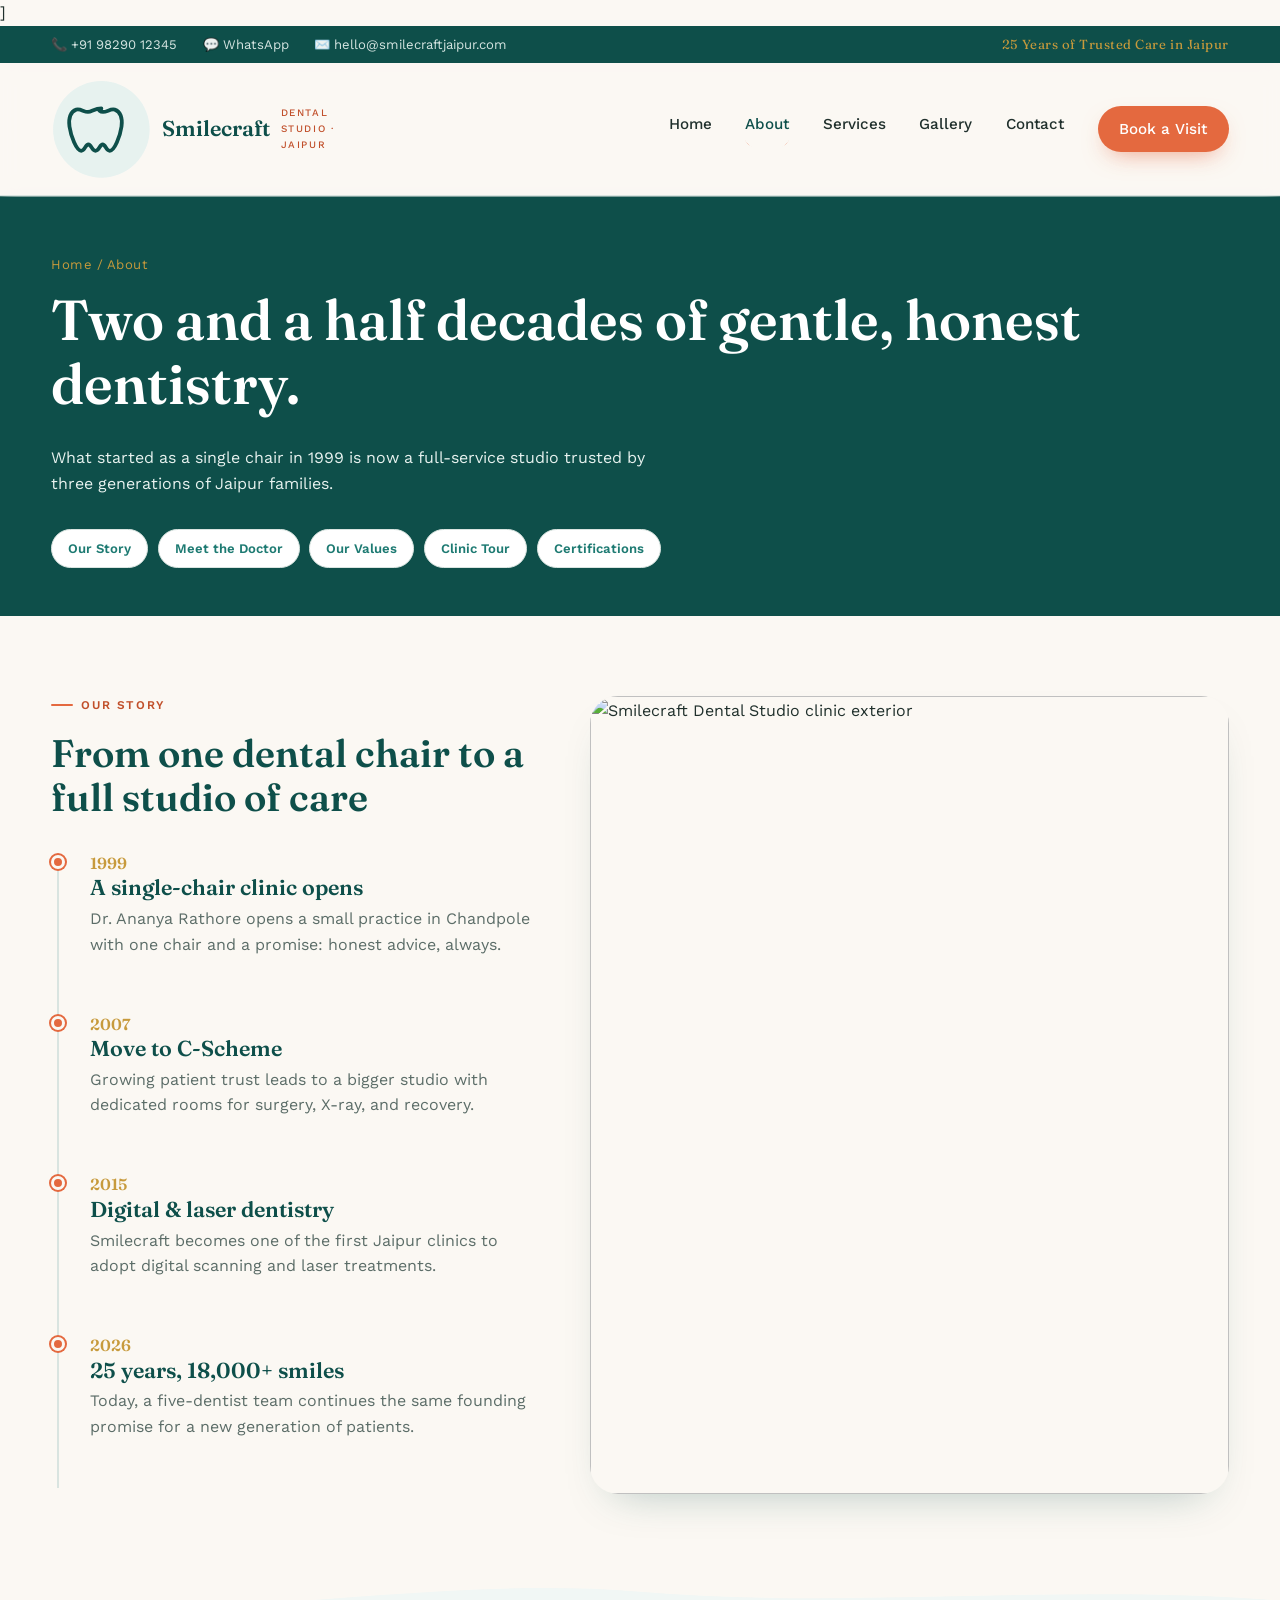
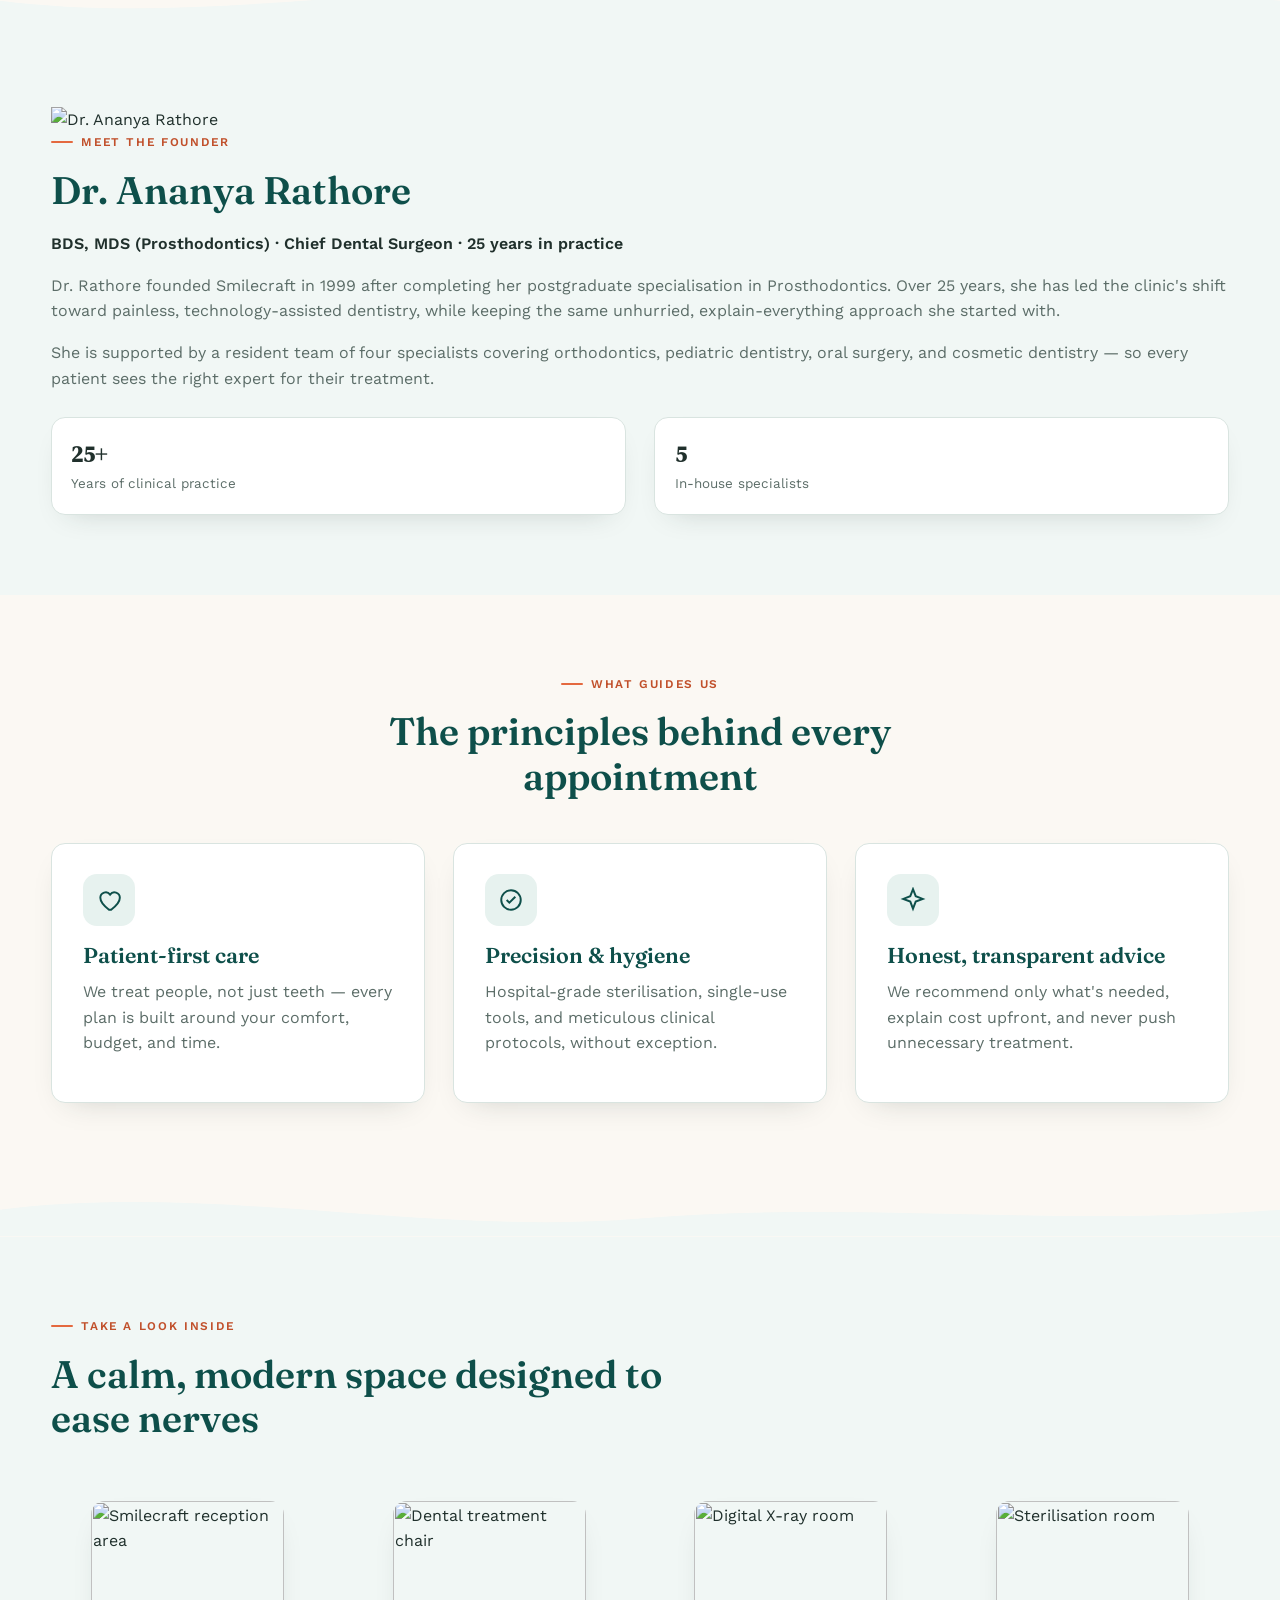
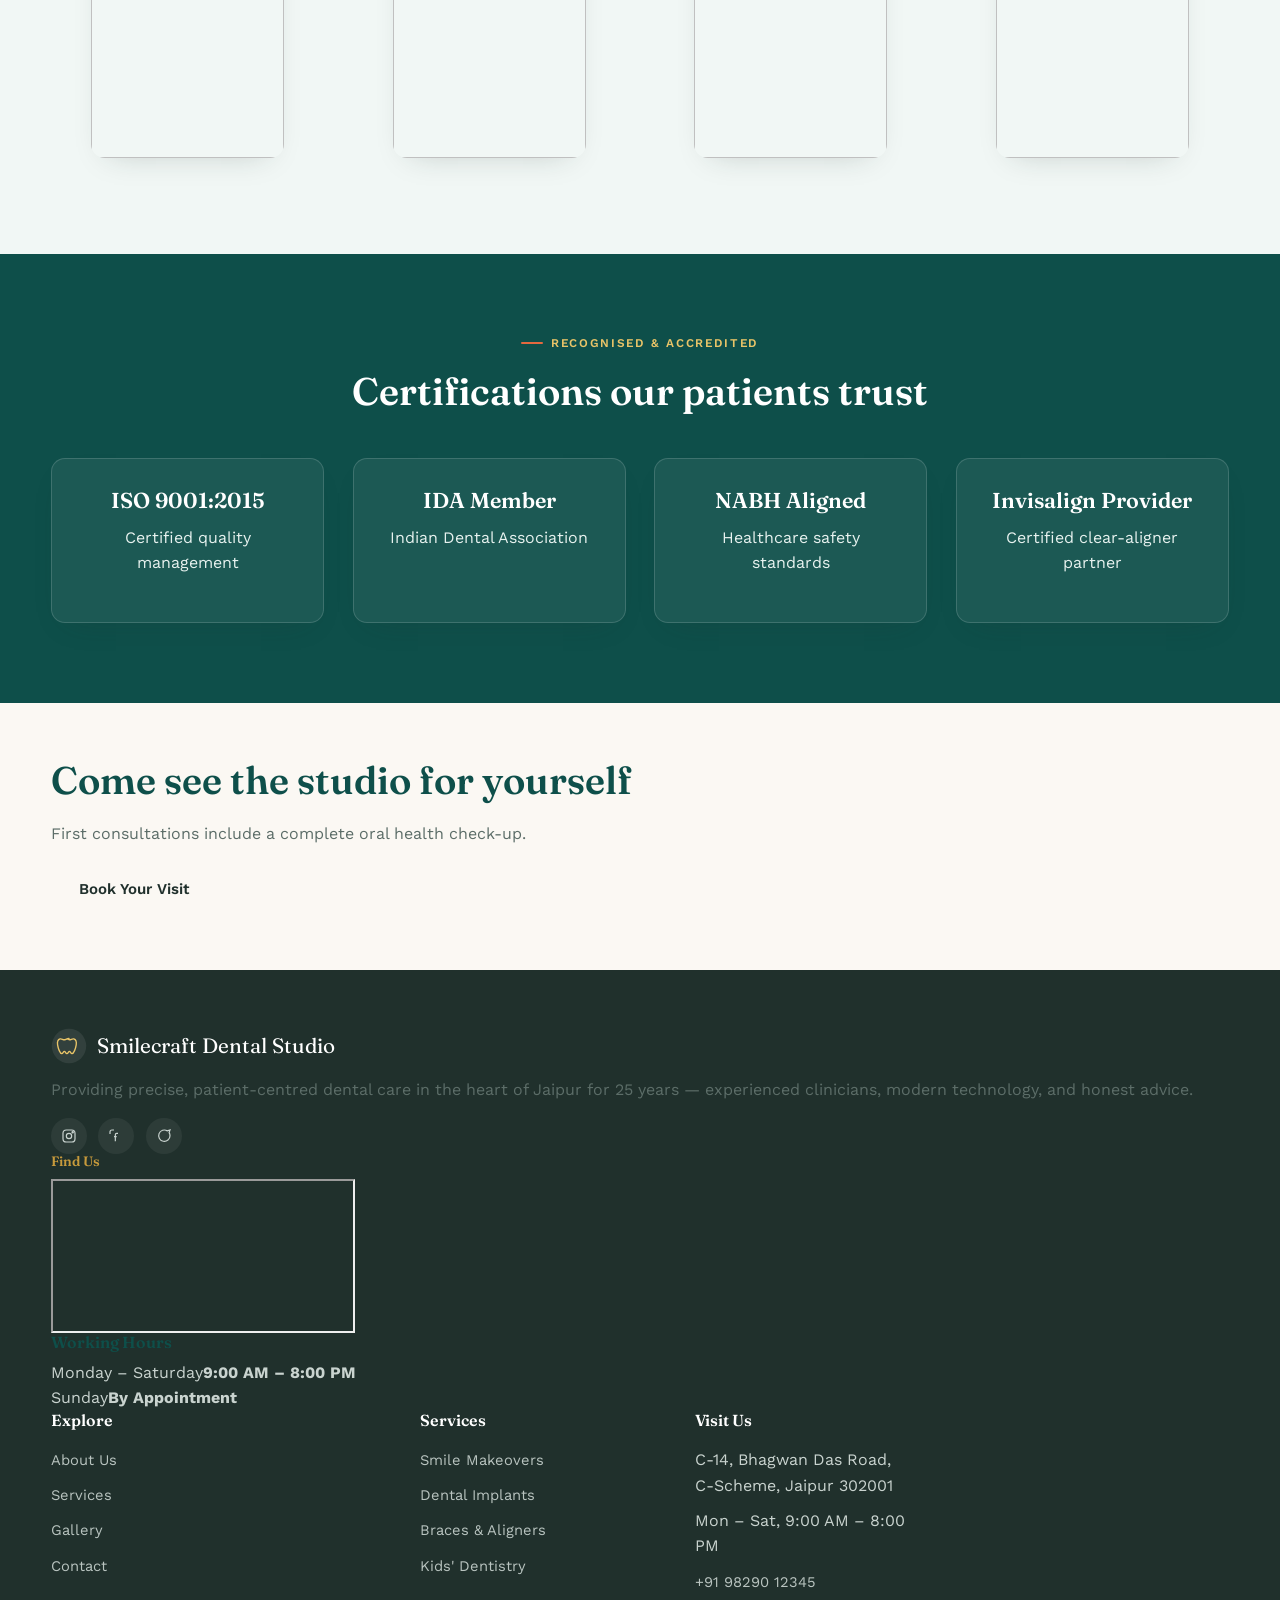
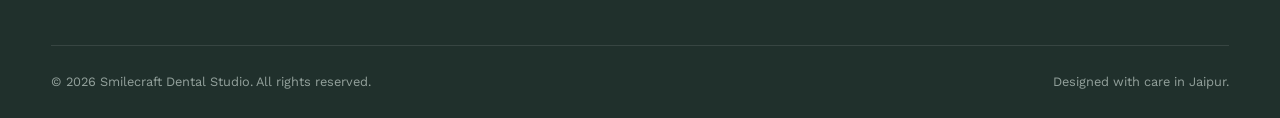
==== about.html @ e573452d "Add files via upload" ====
]<!DOCTYPE html>
<html lang="en">
<head>
  <meta charset="UTF-8" />
  <meta name="viewport" content="width=device-width, initial-scale=1.0" />
  <title>About Us — Smilecraft Dental Studio</title>
  <meta name="description" content="Learn about Smilecraft Dental Studio's 25-year history, our founder Dr. Rathore, and our commitment to patient care." />
  <link rel="preconnect" href="https://fonts.googleapis.com" />
  <link rel="preconnect" href="https://fonts.gstatic.com" crossorigin />
  <link href="https://fonts.googleapis.com/css2?family=DM+Serif+Display:ital@0;1&family=Inter:opsz,wght@14..32,400;14..32,500;14..32,600;14..32,700&display=swap" rel="stylesheet" />
  <link rel="stylesheet" href="style.css" />
</head>
<body>

  <!-- ===== TOPBAR ===== -->
  <div class="topbar">
    <div class="container">
      <div class="topbar-links">
        <a href="tel:+919829012345">📞 +91 98290 12345</a>
        <a href="https://wa.me/919829012345" target="_blank">💬 WhatsApp</a>
        <a href="mailto:hello@smilecraftjaipur.com">✉️ hello@smilecraftjaipur.com</a>
      </div>
      <div class="topbar-badge">25 Years of Trusted Care in Jaipur</div>
    </div>
  </div>

  <!-- ===== HEADER ===== -->
  <header class="site-header">
    <div class="container nav-wrap">
      <a href="index.html" class="brand">
        <svg viewBox="0 0 48 48" fill="none">
          <circle cx="24" cy="24" r="23" fill="#E7F2EF" />
          <path d="M24 14c-3.2 0-4.6 1.7-6.4 1.7-2 0-3.6-1.7-5.6-1.1-2.6.8-3.8 4-3.2 8 .7 4.7 3.3 11.6 5.6 11.6 1.8 0 1.9-3 3.4-3s1.6 3 3.4 3c1.8 0 2-3 3.4-3s1.6 3 3.4 3c2.3 0 4.9-6.9 5.6-11.6.6-4-.6-7.2-3.2-8-2-.6-3.6 1.1-5.6 1.1-.6 0-1.2-.2-1.8-.7" stroke="#0E4F4A" stroke-width="1.8" stroke-linecap="round" stroke-linejoin="round" />
        </svg>
        Smilecraft <small>Dental Studio · Jaipur</small>
      </a>
      <nav class="primary-nav" aria-label="Primary">
        <ul>
          <li><a href="index.html">Home</a></li>
          <li><a href="about.html" class="active">About</a></li>
          <li><a href="services.html">Services</a></li>
          <li><a href="gallery.html">Gallery</a></li>
          <li><a href="contact.html">Contact</a></li>
          <li><a href="https://forms.gle/Xnc2yJxr2PuULD6r8" class="nav-cta">Book a Visit</a></li>
        </ul>
      </nav>
      <button class="nav-toggle" aria-label="Menu" aria-expanded="false">
        <span></span><span></span><span></span>
      </button>
    </div>
  </header>

  <!-- ===== PAGE HERO ===== -->
  <section class="page-hero">
    <div class="container">
      <span class="crumb">Home / About</span>
      <h1>Two and a half decades of gentle, honest dentistry.</h1>
      <p>What started as a single chair in 1999 is now a full-service studio trusted by three generations of Jaipur families.</p>
      <div class="section-pills">
        <a href="#story">Our Story</a>
        <a href="#doctor">Meet the Doctor</a>
        <a href="#values">Our Values</a>
        <a href="#tour">Clinic Tour</a>
        <a href="#certifications">Certifications</a>
      </div>
    </div>
  </section>

  <!-- ===== STORY / TIMELINE ===== -->
  <section class="section" id="story">
    <div class="container">
      <div class="story-grid" style="display:grid; grid-template-columns:1fr 1fr; gap:3rem; align-items:center;">
        <div class="reveal">
          <div class="eyebrow">Our story</div>
          <h2>From one dental chair to a full studio of care</h2>
          <div class="timeline" style="margin-top:2rem;">
            <div class="timeline-item">
              <span class="timeline-year">1999</span>
              <h3>A single-chair clinic opens</h3>
              <p>Dr. Ananya Rathore opens a small practice in Chandpole with one chair and a promise: honest advice, always.</p>
            </div>
            <div class="timeline-item">
              <span class="timeline-year">2007</span>
              <h3>Move to C-Scheme</h3>
              <p>Growing patient trust leads to a bigger studio with dedicated rooms for surgery, X-ray, and recovery.</p>
            </div>
            <div class="timeline-item">
              <span class="timeline-year">2015</span>
              <h3>Digital &amp; laser dentistry</h3>
              <p>Smilecraft becomes one of the first Jaipur clinics to adopt digital scanning and laser treatments.</p>
            </div>
            <div class="timeline-item">
              <span class="timeline-year">2026</span>
              <h3>25 years, 18,000+ smiles</h3>
              <p>Today, a five-dentist team continues the same founding promise for a new generation of patients.</p>
            </div>
          </div>
        </div>
        <div class="reveal">
          <img src="images/gallery8.jpeg" alt="Smilecraft Dental Studio clinic exterior" style="border-radius: var(--radius-lg); box-shadow: var(--shadow-soft); width:100%; aspect-ratio:4/5; object-fit:cover;" />
        </div>
      </div>
    </div>
  </section>

  <div class="arc-divider">
    <svg viewBox="0 0 1440 60" preserveAspectRatio="none"><path d="M0,30 C240,60 480,0 720,20 C960,40 1200,10 1440,30 L1440,60 L0,60 Z" fill="#F1F7F5" /></svg>
  </div>

  <!-- ===== DOCTOR ===== -->
  <section class="section section-alt" id="doctor">
    <div class="container doctor-section">
      <div class="doctor-media reveal">
        <img src="images/meetthedoctor.jpg" alt="Dr. Ananya Rathore" />
      </div>
      <div class="reveal">
        <div class="eyebrow">Meet the founder</div>
        <h2>Dr. Ananya Rathore</h2>
        <p style="color:var(--teal-light); font-weight:600; margin-bottom:1rem;">BDS, MDS (Prosthodontics) · Chief Dental Surgeon · 25 years in practice</p>
        <p>Dr. Rathore founded Smilecraft in 1999 after completing her postgraduate specialisation in Prosthodontics. Over 25 years, she has led the clinic's shift toward painless, technology-assisted dentistry, while keeping the same unhurried, explain-everything approach she started with.</p>
        <p>She is supported by a resident team of four specialists covering orthodontics, pediatric dentistry, oral surgery, and cosmetic dentistry — so every patient sees the right expert for their treatment.</p>
        <div class="grid grid-2" style="margin-top:1.6rem;">
          <div class="card" style="padding:1.2rem;"><b style="color:var(--teal); font-family:'DM Serif Display',serif; font-size:1.4rem;">25+</b><br><span style="font-size:.84rem; color:var(--muted);">Years of clinical practice</span></div>
          <div class="card" style="padding:1.2rem;"><b style="color:var(--teal); font-family:'DM Serif Display',serif; font-size:1.4rem;">5</b><br><span style="font-size:.84rem; color:var(--muted);">In-house specialists</span></div>
        </div>
      </div>
    </div>
  </section>

  <!-- ===== VALUES ===== -->
  <section class="section" id="values">
    <div class="container">
      <div class="section-head center reveal">
        <div class="eyebrow">What guides us</div>
        <h2>The principles behind every appointment</h2>
      </div>
      <div class="grid grid-3">
        <div class="card reveal">
          <div class="icon"><svg viewBox="0 0 24 24" fill="none" stroke-width="1.8"><path d="M12 21c-4-3-8-6.5-8-11a5 5 0 0 1 9-3 5 5 0 0 1 9 3c0 4.5-4 8-8 11z" /></svg></div>
          <h3>Patient-first care</h3>
          <p>We treat people, not just teeth — every plan is built around your comfort, budget, and time.</p>
        </div>
        <div class="card reveal">
          <div class="icon"><svg viewBox="0 0 24 24" fill="none" stroke-width="1.8"><circle cx="12" cy="12" r="9" /><path d="M8 12l2.5 2.5L16 9" /></svg></div>
          <h3>Precision &amp; hygiene</h3>
          <p>Hospital-grade sterilisation, single-use tools, and meticulous clinical protocols, without exception.</p>
        </div>
        <div class="card reveal">
          <div class="icon"><svg viewBox="0 0 24 24" fill="none" stroke-width="1.8"><path d="M12 2l2.5 6.5L21 11l-6.5 2.5L12 20l-2.5-6.5L3 11l6.5-2.5L12 2z" /></svg></div>
          <h3>Honest, transparent advice</h3>
          <p>We recommend only what's needed, explain cost upfront, and never push unnecessary treatment.</p>
        </div>
      </div>
    </div>
  </section>

  <div class="arc-divider">
    <svg viewBox="0 0 1440 60" preserveAspectRatio="none"><path d="M0,30 C240,0 480,60 720,40 C960,20 1200,50 1440,30 L1440,60 L0,60 Z" fill="#F1F7F5" /></svg>
  </div>

  <!-- ===== CLINIC TOUR ===== -->
  <section class="section section-alt" id="tour">
    <div class="container">
      <div class="section-head reveal">
        <div class="eyebrow">Take a look inside</div>
        <h2>A calm, modern space designed to ease nerves</h2>
      </div>
      <div class="grid grid-4">
        <figure class="photo-card reveal" style="aspect-ratio:3/4;">
          <img src="images/gallery1.jpeg" alt="Smilecraft reception area" />
          <figcaption>Reception &amp; waiting lounge</figcaption>
        </figure>
        <figure class="photo-card reveal" style="aspect-ratio:3/4;">
          <img src="images/gallery2.jpg" alt="Dental treatment chair" />
          <figcaption>Treatment room 1</figcaption>
        </figure>
        <figure class="photo-card reveal" style="aspect-ratio:3/4;">
          <img src="images/gallery4.jpg" alt="Digital X-ray room" />
          <figcaption>Digital imaging suite</figcaption>
        </figure>
        <figure class="photo-card reveal" style="aspect-ratio:3/4;">
          <img src="images/gallery6.jpg" alt="Sterilisation room" />
          <figcaption>Sterilisation room</figcaption>
        </figure>
      </div>
    </div>
  </section>

  <!-- ===== CERTIFICATIONS ===== -->
  <section class="section section-deep" id="certifications">
    <div class="container">
      <div class="section-head center reveal">
        <div class="eyebrow" style="color:#E9C468;">Recognised &amp; accredited</div>
        <h2>Certifications our patients trust</h2>
      </div>
      <div class="grid grid-4 reveal" style="text-align:center;">
        <div class="card" style="background: rgba(255,255,255,.06); border-color: rgba(255,255,255,.15);">
          <h3 style="color:#fff;">ISO 9001:2015</h3>
          <p style="color:var(--mint);">Certified quality management</p>
        </div>
        <div class="card" style="background: rgba(255,255,255,.06); border-color: rgba(255,255,255,.15);">
          <h3 style="color:#fff;">IDA Member</h3>
          <p style="color:var(--mint);">Indian Dental Association</p>
        </div>
        <div class="card" style="background: rgba(255,255,255,.06); border-color: rgba(255,255,255,.15);">
          <h3 style="color:#fff;">NABH Aligned</h3>
          <p style="color:var(--mint);">Healthcare safety standards</p>
        </div>
        <div class="card" style="background: rgba(255,255,255,.06); border-color: rgba(255,255,255,.15);">
          <h3 style="color:#fff;">Invisalign Provider</h3>
          <p style="color:var(--mint);">Certified clear-aligner partner</p>
        </div>
      </div>
    </div>
  </section>

  <!-- ===== CTA ===== -->
  <section class="section" style="padding:3.4rem 0;">
    <div class="container cta-banner">
      <div>
        <h2>Come see the studio for yourself</h2>
        <p>First consultations include a complete oral health check-up.</p>
      </div>
      <a href="https://forms.gle/Xnc2yJxr2PuULD6r8" class="btn">Book Your Visit</a>
    </div>
  </section>

  <!-- ===== FOOTER ===== -->
  <footer class="site-footer">
    <div class="container footer-top-grid">
      <div>
        <div class="footer-brand">
          <svg width="36" height="36" viewBox="0 0 48 48" fill="none">
            <circle cx="24" cy="24" r="23" fill="rgba(255,255,255,.08)" />
            <path d="M24 14c-3.2 0-4.6 1.7-6.4 1.7-2 0-3.6-1.7-5.6-1.1-2.6.8-3.8 4-3.2 8 .7 4.7 3.3 11.6 5.6 11.6 1.8 0 1.9-3 3.4-3s1.6 3 3.4 3c1.8 0 2-3 3.4-3s1.6 3 3.4 3c2.3 0 4.9-6.9 5.6-11.6.6-4-.6-7.2-3.2-8-2-.6-3.6 1.1-5.6 1.1-.6 0-1.2-.2-1.8-.7" stroke="#E9C468" stroke-width="1.8" stroke-linecap="round" stroke-linejoin="round" />
          </svg>
          Smilecraft Dental Studio
        </div>
        <p>Providing precise, patient‑centred dental care in the heart of Jaipur for 25 years — experienced clinicians, modern technology, and honest advice.</p>
        <div class="social-row">
          <a href="#" aria-label="Instagram"><svg viewBox="0 0 24 24" fill="none" stroke-width="1.8"><rect x="3" y="3" width="18" height="18" rx="5" /><circle cx="12" cy="12" r="4" /><circle cx="17.5" cy="6.5" r="1" /></svg></a>
          <a href="#" aria-label="Facebook"><svg viewBox="0 0 24 24" fill="none" stroke-width="1.8"><path d="M15 8h-2a2 2 0 0 0-2 2v10M9 13h4" /><path d="M9 3H6a3 3 0 0 0-3 3v3" /></svg></a>
          <a href="#" aria-label="WhatsApp"><svg viewBox="0 0 24 24" fill="none" stroke-width="1.8"><path d="M21 11.5a8.5 8.5 0 1 1-4-7.2L21 3l-1.3 4A8.5 8.5 0 0 1 21 11.5z" /></svg></a>
        </div>
      </div>
      <div>
        <h4 style="color:var(--gold); font-size:.85rem; margin-bottom:.6rem;">Find Us</h4>
        <div class="footer-map">
          <iframe src="https://www.google.com/maps?q=C-14+Bhagwan+Das+Road+C-Scheme+Jaipur&output=embed" loading="lazy" title="Location"></iframe>
        </div>
      </div>
      <div class="hours-card">
        <h4>Working Hours</h4>
        <ul style="list-style:none; padding:0;">
          <li><span>Monday – Saturday</span><b>9:00 AM – 8:00 PM</b></li>
          <li><span>Sunday</span><b>By Appointment</b></li>
        </ul>
      </div>
    </div>

    <div class="container footer-grid">
      <div>
        <h4>Explore</h4>
        <ul>
          <li><a href="about.html">About Us</a></li>
          <li><a href="services.html">Services</a></li>
          <li><a href="gallery.html">Gallery</a></li>
          <li><a href="contact.html">Contact</a></li>
        </ul>
      </div>
      <div>
        <h4>Services</h4>
        <ul>
          <li><a href="services.html">Smile Makeovers</a></li>
          <li><a href="services.html">Dental Implants</a></li>
          <li><a href="services.html">Braces &amp; Aligners</a></li>
          <li><a href="services.html">Kids' Dentistry</a></li>
        </ul>
      </div>
      <div>
        <h4>Visit Us</h4>
        <ul>
          <li>C-14, Bhagwan Das Road,<br>C-Scheme, Jaipur 302001</li>
          <li>Mon – Sat, 9:00 AM – 8:00 PM</li>
          <li><a href="tel:+919829012345">+91 98290 12345</a></li>
        </ul>
      </div>
    </div>
    <div class="container footer-bottom">
      <span>© 2026 Smilecraft Dental Studio. All rights reserved.</span>
      <span>Designed with care in Jaipur.</span>
    </div>
  </footer>

  <button class="to-top" aria-label="Back to top">↑</button>
  <script src="script.js"></script>
</body>
</html>
---- style.css ----
/* ==========================================================================
   SMILECRAFT DENTAL STUDIO — shared stylesheet
   Design tokens: deep teal + warm coral + ivory + brushed gold
   Type: Fraunces (display) / Work Sans (body/UI)
   Signature motif: the "smile arc" — a hand-drawn curve used as the nav
   hover state, the section divider, and the stat-badge underline.
   ========================================================================== */

@import url('https://fonts.googleapis.com/css2?family=Fraunces:ital,opsz,wght@0,9..144,400;0,9..144,500;0,9..144,600;0,9..144,700;1,9..144,500&family=Work+Sans:wght@400;500;600;700&display=swap');

:root{
  /* colour tokens */
  --teal-deep:   #0E4F4A;
  --teal-mid:    #1D7A72;
  --teal-pale:   #E7F2EF;
  --mint-bg:     #F1F7F5;
  --ivory:       #FBF8F3;
  --coral:       #E4693F;
  --coral-dark:  #C1502B;
  --gold:        #C79A3C;
  --charcoal:    #20302C;
  --muted:       #5C6D68;
  --line:        #D9E4E0;
  --white:       #FFFFFF;

  /* type */
  --display: 'Fraunces', serif;
  --body: 'Work Sans', sans-serif;

  /* misc */
  --radius-sm: 6px;
  --radius-md: 14px;
  --radius-lg: 28px;
  --shadow-soft: 0 20px 45px -25px rgba(14, 79, 74, 0.35);
  --shadow-card: 0 12px 30px -18px rgba(32, 48, 44, 0.25);
  --ease: cubic-bezier(.22,.68,.32,1);
}

*, *::before, *::after{ box-sizing: border-box; }
html{ scroll-behavior: smooth; }
body{
  margin: 0;
  font-family: var(--body);
  color: var(--charcoal);
  background: var(--ivory);
  line-height: 1.6;
  -webkit-font-smoothing: antialiased;
}
img{ max-width: 100%; display: block; }
a{ color: inherit; text-decoration: none; }
ul{ list-style: none; margin: 0; padding: 0; }
h1, h2, h3, h4{
  font-family: var(--display);
  color: var(--teal-deep);
  line-height: 1.15;
  margin: 0 0 .5em;
  font-weight: 600;
}
h1{ font-size: clamp(2.4rem, 4.4vw, 4.2rem); font-weight: 600; }
h2{ font-size: clamp(1.9rem, 3vw, 2.7rem); }
h3{ font-size: 1.35rem; }
p{ margin: 0 0 1em; color: var(--muted); }
.eyebrow{
  display: inline-flex;
  align-items: center;
  gap: .5rem;
  font-family: var(--body);
  font-weight: 600;
  letter-spacing: .14em;
  text-transform: uppercase;
  font-size: .74rem;
  color: var(--coral-dark);
  margin-bottom: 1rem;
}
.eyebrow::before{
  content: '';
  width: 22px; height: 2px;
  background: var(--coral);
  display: inline-block;
  border-radius: 2px;
}

.container{
  width: min(1180px, 92%);
  margin-inline: auto;
}

/* ---------------------------------------------------------------------
   Reduced motion
--------------------------------------------------------------------- */
@media (prefers-reduced-motion: reduce){
  html{ scroll-behavior: auto; }
  *{ animation-duration: .001ms !important; animation-iteration-count: 1 !important; transition-duration: .001ms !important; }
}

/* ---------------------------------------------------------------------
   Top utility bar
--------------------------------------------------------------------- */
.topbar{
  background: var(--teal-deep);
  color: var(--teal-pale);
  font-size: .82rem;
}
.topbar .container{
  display: flex;
  align-items: center;
  justify-content: space-between;
  padding: .5rem 0;
}
.topbar-links{ display: flex; gap: 1.6rem; }
.topbar-links a{ display: inline-flex; align-items: center; gap: .4rem; opacity: .92; transition: opacity .25s var(--ease); }
.topbar-links a:hover{ opacity: 1; color: var(--gold); }
.topbar-badge{
  font-family: var(--display);
  letter-spacing: .04em;
  color: var(--gold);
}

/* ---------------------------------------------------------------------
   Header / primary nav — smile-arc hover
--------------------------------------------------------------------- */
.site-header{
  position: sticky; top: 0; z-index: 50;
  background: rgba(251, 248, 243, 0.92);
  backdrop-filter: blur(10px);
  border-bottom: 1px solid var(--line);
}
.nav-wrap{
  display: flex;
  align-items: center;
  justify-content: space-between;
  padding: 1rem 0;
}
.brand{
  display: flex;
  align-items: center;
  gap: .65rem;
  font-family: var(--display);
  font-size: 1.35rem;
  font-weight: 600;
  color: var(--teal-deep);
}
.brand-mark{ width: 40px; height: 40px; flex: none; }
.brand small{
  display: block;
  font-family: var(--body);
  font-weight: 500;
  font-size: .62rem;
  letter-spacing: .16em;
  text-transform: uppercase;
  color: var(--coral-dark);
}

.primary-nav ul{ display: flex; align-items: center; gap: 2.1rem; }
.primary-nav a{
  position: relative;
  font-weight: 500;
  font-size: .95rem;
  color: var(--charcoal);
  padding-bottom: 10px;
  display: inline-block;
  transition: color .25s var(--ease);
}
/* the "smile arc" hover: a curved underline drawn with a radial gradient
   mask that grows from the middle outward, like a smile widening */
.primary-nav a::after{
  content: '';
  position: absolute;
  left: 50%; bottom: 0;
  width: 0; height: 10px;
  transform: translateX(-50%);
  background: radial-gradient(circle at 50% -60%, transparent 68%, var(--coral) 70%);
  background-size: 100% 200%;
  background-position: center top;
  border-radius: 0 0 20px 20px;
  transition: width .38s var(--ease);
}
.primary-nav a:hover,
.primary-nav a.active{ color: var(--teal-deep); }
.primary-nav a:hover::after,
.primary-nav a.active::after{ width: 100%; }

.nav-cta{
  display: inline-flex;
  align-items: center;
  gap: .5rem;
  background: var(--coral);
  color: var(--white) !important;
  padding: .68rem 1.35rem;
  border-radius: 999px;
  font-weight: 600;
  font-size: .9rem;
  box-shadow: 0 10px 24px -10px rgba(228, 105, 63, .65);
  transition: transform .3s var(--ease), box-shadow .3s var(--ease), background .3s var(--ease);
}
.nav-cta:hover{
  transform: translateY(-3px);
  background: var(--coral-dark);
  box-shadow: 0 16px 30px -10px rgba(193, 80, 43, .7);
}

.nav-toggle{
  display: none;
  flex-direction: column;
  gap: 5px;
  background: none;
  border: none;
  cursor: pointer;
  padding: 6px;
}
.nav-toggle span{ width: 26px; height: 2px; background: var(--teal-deep); border-radius: 2px; transition: all .3s var(--ease); }

/* ---------------------------------------------------------------------
   In-page section pills (per-page smooth-scroll sub navigation)
--------------------------------------------------------------------- */
.section-pills{
  display: flex;
  flex-wrap: wrap;
  gap: .6rem;
  padding: 1rem 0 0;
}
.section-pills a{
  font-size: .82rem;
  font-weight: 600;
  padding: .5rem 1rem;
  border-radius: 999px;
  border: 1px solid var(--line);
  color: var(--teal-mid);
  background: var(--white);
  transition: all .3s var(--ease);
}
.section-pills a:hover{
  background: var(--teal-deep);
  border-color: var(--teal-deep);
  color: var(--white);
  transform: translateY(-2px);
}

/* ---------------------------------------------------------------------
   Hero
--------------------------------------------------------------------- */
.hero{
  position: relative;
  overflow: hidden;
  padding: 4.5rem 0 5.5rem;
  background: linear-gradient(180deg, var(--teal-pale) 0%, var(--ivory) 100%);
}
.hero .container{
  display: grid;
  grid-template-columns: 1.05fr .95fr;
  gap: 3rem;
  align-items: center;
}
.hero-copy p.lede{ font-size: 1.12rem; max-width: 46ch; }
.hero-actions{ display: flex; gap: 1rem; flex-wrap: wrap; margin-top: 1.6rem; }
.hero-stats{
  display: flex;
  gap: 2.2rem;
  margin-top: 2.6rem;
  padding-top: 1.8rem;
  border-top: 1px solid var(--line);
}
.hero-stat b{
  display: block;
  font-family: var(--display);
  font-size: 1.9rem;
  color: var(--teal-deep);
}
.hero-stat span{ font-size: .78rem; color: var(--muted); text-transform: uppercase; letter-spacing: .06em; }

.hero-media{ position: relative; }
.hero-media img{
  border-radius: var(--radius-lg);
  box-shadow: var(--shadow-soft);
  width: 100%;
  aspect-ratio: 4/5;
  object-fit: cover;
}
.badge-25{
  position: absolute;
  bottom: -1.6rem; left: -1.6rem;
  background: var(--teal-deep);
  color: var(--white);
  width: 128px; height: 128px;
  border-radius: 50%;
  display: flex;
  flex-direction: column;
  align-items: center;
  justify-content: center;
  text-align: center;
  box-shadow: var(--shadow-card);
  border: 4px solid var(--ivory);
}
.badge-25 b{ font-family: var(--display); font-size: 2.1rem; line-height: 1; color: var(--gold); }
.badge-25 span{ font-size: .62rem; letter-spacing: .08em; text-transform: uppercase; margin-top: .2rem; }

/* generic page hero (secondary pages) */
.page-hero{
  background: var(--teal-deep);
  color: var(--teal-pale);
  padding: 3.6rem 0 3rem;
  position: relative;
}
.page-hero h1{ color: var(--white); }
.page-hero p{ color: var(--teal-pale); max-width: 60ch; }
.crumb{ font-size: .82rem; color: var(--gold); letter-spacing: .04em; margin-bottom: .8rem; display:block; }

/* ---------------------------------------------------------------------
   Smile-arc divider between sections
--------------------------------------------------------------------- */
.arc-divider{ display: block; width: 100%; line-height: 0; }
.arc-divider svg{ width: 100%; height: auto; display: block; }

/* ---------------------------------------------------------------------
   Sections
--------------------------------------------------------------------- */
.section{ padding: 5rem 0; }
.section-alt{ background: var(--mint-bg); }
.section-deep{ background: var(--teal-deep); color: var(--teal-pale); }
.section-deep h2{ color: var(--white); }
.section-deep p{ color: var(--teal-pale); }
.section-head{
  max-width: 640px;
  margin-bottom: 2.8rem;
}
.section-head.center{ margin-inline: auto; text-align: center; }

.grid{ display: grid; gap: 1.8rem; }
.grid-3{ grid-template-columns: repeat(3, 1fr); }
.grid-2{ grid-template-columns: repeat(2, 1fr); }
.grid-4{ grid-template-columns: repeat(4, 1fr); }

/* ---------------------------------------------------------------------
   Cards
--------------------------------------------------------------------- */
.card{
  background: var(--white);
  border-radius: var(--radius-md);
  padding: 1.9rem;
  box-shadow: var(--shadow-card);
  border: 1px solid var(--line);
  transition: transform .4s var(--ease), box-shadow .4s var(--ease);
}
.card:hover{ transform: translateY(-8px); box-shadow: 0 22px 40px -20px rgba(32,48,44,.3); }
.card .icon{
  width: 52px; height: 52px;
  border-radius: 14px;
  background: var(--teal-pale);
  display: flex; align-items: center; justify-content: center;
  margin-bottom: 1.1rem;
}
.card .icon svg{ width: 26px; height: 26px; stroke: var(--teal-deep); }

.service-card{ position: relative; overflow: hidden; }
.service-card .tag{
  position: absolute; top: 1.2rem; right: 1.2rem;
  font-size: .68rem; font-weight: 700; letter-spacing: .06em;
  text-transform: uppercase; color: var(--coral-dark);
  background: #FCE6DC; padding: .3rem .6rem; border-radius: 999px;
}

.photo-card{ border-radius: var(--radius-md); overflow: hidden; box-shadow: var(--shadow-card); position: relative; }
.photo-card img{ width: 100%; height: 100%; object-fit: cover; transition: transform .6s var(--ease); }
.photo-card:hover img{ transform: scale(1.08); }
.photo-card figcaption{
  position: absolute; left: 0; right: 0; bottom: 0;
  padding: 1rem 1.1rem;
  background: linear-gradient(0deg, rgba(14,79,74,.88), transparent);
  color: var(--white); font-size: .84rem; font-weight: 600;
  opacity: 0; transform: translateY(10px);
  transition: all .4s var(--ease);
}
.photo-card:hover figcaption{ opacity: 1; transform: translateY(0); }

/* ---------------------------------------------------------------------
   Buttons
--------------------------------------------------------------------- */
.btn{
  display: inline-flex; align-items: center; gap: .55rem;
  padding: .85rem 1.7rem;
  border-radius: 999px;
  font-weight: 600; font-size: .94rem;
  transition: all .32s var(--ease);
  border: 1px solid transparent;
  cursor: pointer;
}
.btn-primary{ background: var(--coral); color: var(--white); box-shadow: 0 12px 26px -10px rgba(228,105,63,.6); }
.btn-primary:hover{ background: var(--coral-dark); transform: translateY(-3px); }
.btn-outline{ border-color: var(--teal-deep); color: var(--teal-deep); background: transparent; }
.btn-outline:hover{ background: var(--teal-deep); color: var(--white); transform: translateY(-3px); }
.btn-ghost{ border-color: rgba(251,248,243,.4); color: var(--white); }
.btn-ghost:hover{ background: rgba(251,248,243,.12); }

/* ---------------------------------------------------------------------
   Timeline (about page)
--------------------------------------------------------------------- */
.timeline{ position: relative; padding-left: 2.4rem; }
.timeline::before{
  content: ''; position: absolute; left: 6px; top: 6px; bottom: 6px;
  width: 2px; background: var(--line);
}
.timeline-item{ position: relative; padding-bottom: 2.4rem; }
.timeline-item::before{
  content: ''; position: absolute; left: -2.4rem; top: 4px;
  width: 14px; height: 14px; border-radius: 50%;
  background: var(--coral); border: 3px solid var(--ivory); box-shadow: 0 0 0 2px var(--coral);
}
.timeline-item h3{ margin-bottom: .3rem; }
.timeline-year{ font-family: var(--display); color: var(--gold); font-size: 1rem; font-weight: 600; }

/* ---------------------------------------------------------------------
   Stats strip
--------------------------------------------------------------------- */
.stat-strip{
  display: grid; grid-template-columns: repeat(4,1fr);
  gap: 1.6rem; text-align: center;
}
.stat-strip b{ font-family: var(--display); font-size: 2.6rem; color: var(--gold); display:block; }
.stat-strip span{ font-size: .82rem; letter-spacing: .04em; text-transform: uppercase; color: var(--teal-pale); }

/* ---------------------------------------------------------------------
   Testimonials
--------------------------------------------------------------------- */
.testimonial{
  background: var(--white); border-radius: var(--radius-md);
  padding: 2rem; box-shadow: var(--shadow-card); border: 1px solid var(--line);
}
.testimonial p{ font-style: italic; color: var(--charcoal); font-size: 1.02rem; }
.testimonial-person{ display: flex; align-items: center; gap: .8rem; margin-top: 1.2rem; }
.testimonial-person img{ width: 46px; height: 46px; border-radius: 50%; object-fit: cover; }
.testimonial-person b{ display:block; font-size: .92rem; }
.testimonial-person span{ font-size: .78rem; color: var(--muted); }
.stars{ color: var(--gold); letter-spacing: .1em; margin-bottom: .6rem; }

/* ---------------------------------------------------------------------
   FAQ (accordion)
--------------------------------------------------------------------- */
.faq-item{
  border-bottom: 1px solid var(--line);
  padding: 1.3rem 0;
}
.faq-q{
  display: flex; align-items: center; justify-content: space-between;
  cursor: pointer; font-family: var(--display); font-size: 1.08rem; color: var(--teal-deep);
}
.faq-q .plus{
  width: 26px; height: 26px; border-radius: 50%; border: 1px solid var(--teal-mid);
  display: flex; align-items: center; justify-content: center; flex: none;
  transition: transform .35s var(--ease), background .35s var(--ease);
  font-size: 1rem; color: var(--teal-mid);
}
.faq-item.open .faq-q .plus{ transform: rotate(135deg); background: var(--teal-deep); color: var(--white); border-color: var(--teal-deep); }
.faq-a{
  max-height: 0; overflow: hidden; transition: max-height .4s var(--ease);
}
.faq-item.open .faq-a{ max-height: 220px; }
.faq-a p{ padding-top: .8rem; margin: 0; }

/* ---------------------------------------------------------------------
   Contact cards (insta-style quick links)
--------------------------------------------------------------------- */
.contact-grid{ display: grid; grid-template-columns: repeat(4, 1fr); gap: 1.4rem; }
.contact-chip{
  background: var(--white); border: 1px solid var(--line); border-radius: var(--radius-md);
  padding: 1.6rem 1.3rem; text-align: center; box-shadow: var(--shadow-card);
  transition: all .35s var(--ease);
}
.contact-chip:hover{ transform: translateY(-6px); border-color: var(--coral); }
.contact-chip .icon{ margin: 0 auto 1rem; }
.contact-chip b{ display: block; font-family: var(--display); color: var(--teal-deep); margin-bottom: .2rem; }
.contact-chip span{ font-size: .84rem; color: var(--muted); }

.map-wrap{ border-radius: var(--radius-md); overflow: hidden; box-shadow: var(--shadow-card); border: 1px solid var(--line); }
.map-wrap iframe{ width: 100%; height: 380px; border: 0; display: block; }

.form-card{
  background: var(--white); border-radius: var(--radius-md); padding: 2.2rem;
  box-shadow: var(--shadow-card); border: 1px solid var(--line);
}
.form-row{ display: grid; grid-template-columns: 1fr 1fr; gap: 1rem; }
.field{ margin-bottom: 1.1rem; }
.field label{ display: block; font-size: .82rem; font-weight: 600; margin-bottom: .4rem; color: var(--teal-deep); }
.field input, .field select, .field textarea{
  width: 100%; padding: .78rem .9rem; border-radius: var(--radius-sm);
  border: 1px solid var(--line); font-family: var(--body); font-size: .94rem;
  background: var(--ivory); transition: border-color .25s var(--ease), box-shadow .25s var(--ease);
}
.field input:focus, .field select:focus, .field textarea:focus{
  outline: none; border-color: var(--teal-mid); box-shadow: 0 0 0 3px rgba(29,122,114,.15);
}
.field textarea{ resize: vertical; min-height: 110px; }

/* ---------------------------------------------------------------------
   Footer
--------------------------------------------------------------------- */
.site-footer{ background: var(--charcoal); color: #C9D3CF; padding: 3.6rem 0 1.6rem; }
.footer-grid{ display: grid; grid-template-columns: 1.4fr 1fr 1fr 1.1fr; gap: 2.4rem; }
.footer-grid h4{ color: var(--white); font-size: 1rem; margin-bottom: 1.1rem; }
.footer-grid ul li{ margin-bottom: .6rem; }
.footer-grid a{ color: #B9C4C0; transition: color .25s var(--ease); font-size: .92rem; }
.footer-grid a:hover{ color: var(--gold); }
.footer-brand{ font-family: var(--display); color: var(--white); font-size: 1.3rem; margin-bottom: .8rem; display:flex; align-items:center; gap:.6rem; }
.footer-bottom{
  margin-top: 2.6rem; padding-top: 1.6rem; border-top: 1px solid rgba(255,255,255,.1);
  display: flex; justify-content: space-between; align-items: center; font-size: .8rem; color: #93A19C;
  flex-wrap: wrap; gap: .6rem;
}
.social-row{ display: flex; gap: .7rem; }
.social-row a{
  width: 36px; height: 36px; border-radius: 50%; background: rgba(255,255,255,.06);
  display: flex; align-items: center; justify-content: center;
  transition: all .3s var(--ease);
}
.social-row a:hover{ background: var(--coral); transform: translateY(-3px); }
.social-row svg{ width: 16px; height: 16px; stroke: #C9D3CF; }
.social-row a:hover svg{ stroke: var(--white); }

/* ---------------------------------------------------------------------
   Reveal-on-scroll
--------------------------------------------------------------------- */
.reveal{ opacity: 0; transform: translateY(28px); transition: opacity .8s var(--ease), transform .8s var(--ease); }
.reveal.in-view{ opacity: 1; transform: translateY(0); }

/* Back to top */
.to-top{
  position: fixed; right: 1.6rem; bottom: 1.6rem; z-index: 60;
  width: 46px; height: 46px; border-radius: 50%;
  background: var(--teal-deep); color: var(--white);
  display: flex; align-items: center; justify-content: center;
  box-shadow: var(--shadow-card); opacity: 0; visibility: hidden;
  transform: translateY(12px);
  transition: all .35s var(--ease);
  border: none; cursor: pointer;
}
.to-top.show{ opacity: 1; visibility: visible; transform: translateY(0); }
.to-top:hover{ background: var(--coral); }

/* ---------------------------------------------------------------------
   Responsive
--------------------------------------------------------------------- */
@media (max-width: 980px){
  .hero .container{ grid-template-columns: 1fr; }
  .hero-media{ order: -1; }
  .grid-4{ grid-template-columns: repeat(2,1fr); }
  .grid-3{ grid-template-columns: repeat(2,1fr); }
  .footer-grid{ grid-template-columns: 1fr 1fr; }
  .contact-grid{ grid-template-columns: repeat(2,1fr); }
  .stat-strip{ grid-template-columns: repeat(2,1fr); gap: 2rem; }
}
@media (max-width: 720px){
  .primary-nav{
    position: fixed; top: 68px; left: 0; right: 0; bottom: 0;
    background: var(--ivory);
    transform: translateX(100%);
    transition: transform .4s var(--ease);
    padding: 2rem 6%;
    overflow-y: auto;
  }
  .primary-nav.open{ transform: translateX(0); }
  .primary-nav ul{ flex-direction: column; align-items: flex-start; gap: 1.4rem; }
  .nav-toggle{ display: flex; }
  .nav-cta{ margin-top: 1rem; }
  .grid-2, .grid-3, .grid-4{ grid-template-columns: 1fr; }
  .form-row{ grid-template-columns: 1fr; }
  .footer-grid{ grid-template-columns: 1fr; }
  .contact-grid{ grid-template-columns: 1fr; }
  .badge-25{ width: 100px; height: 100px; left: -1rem; bottom: -1rem; }
}
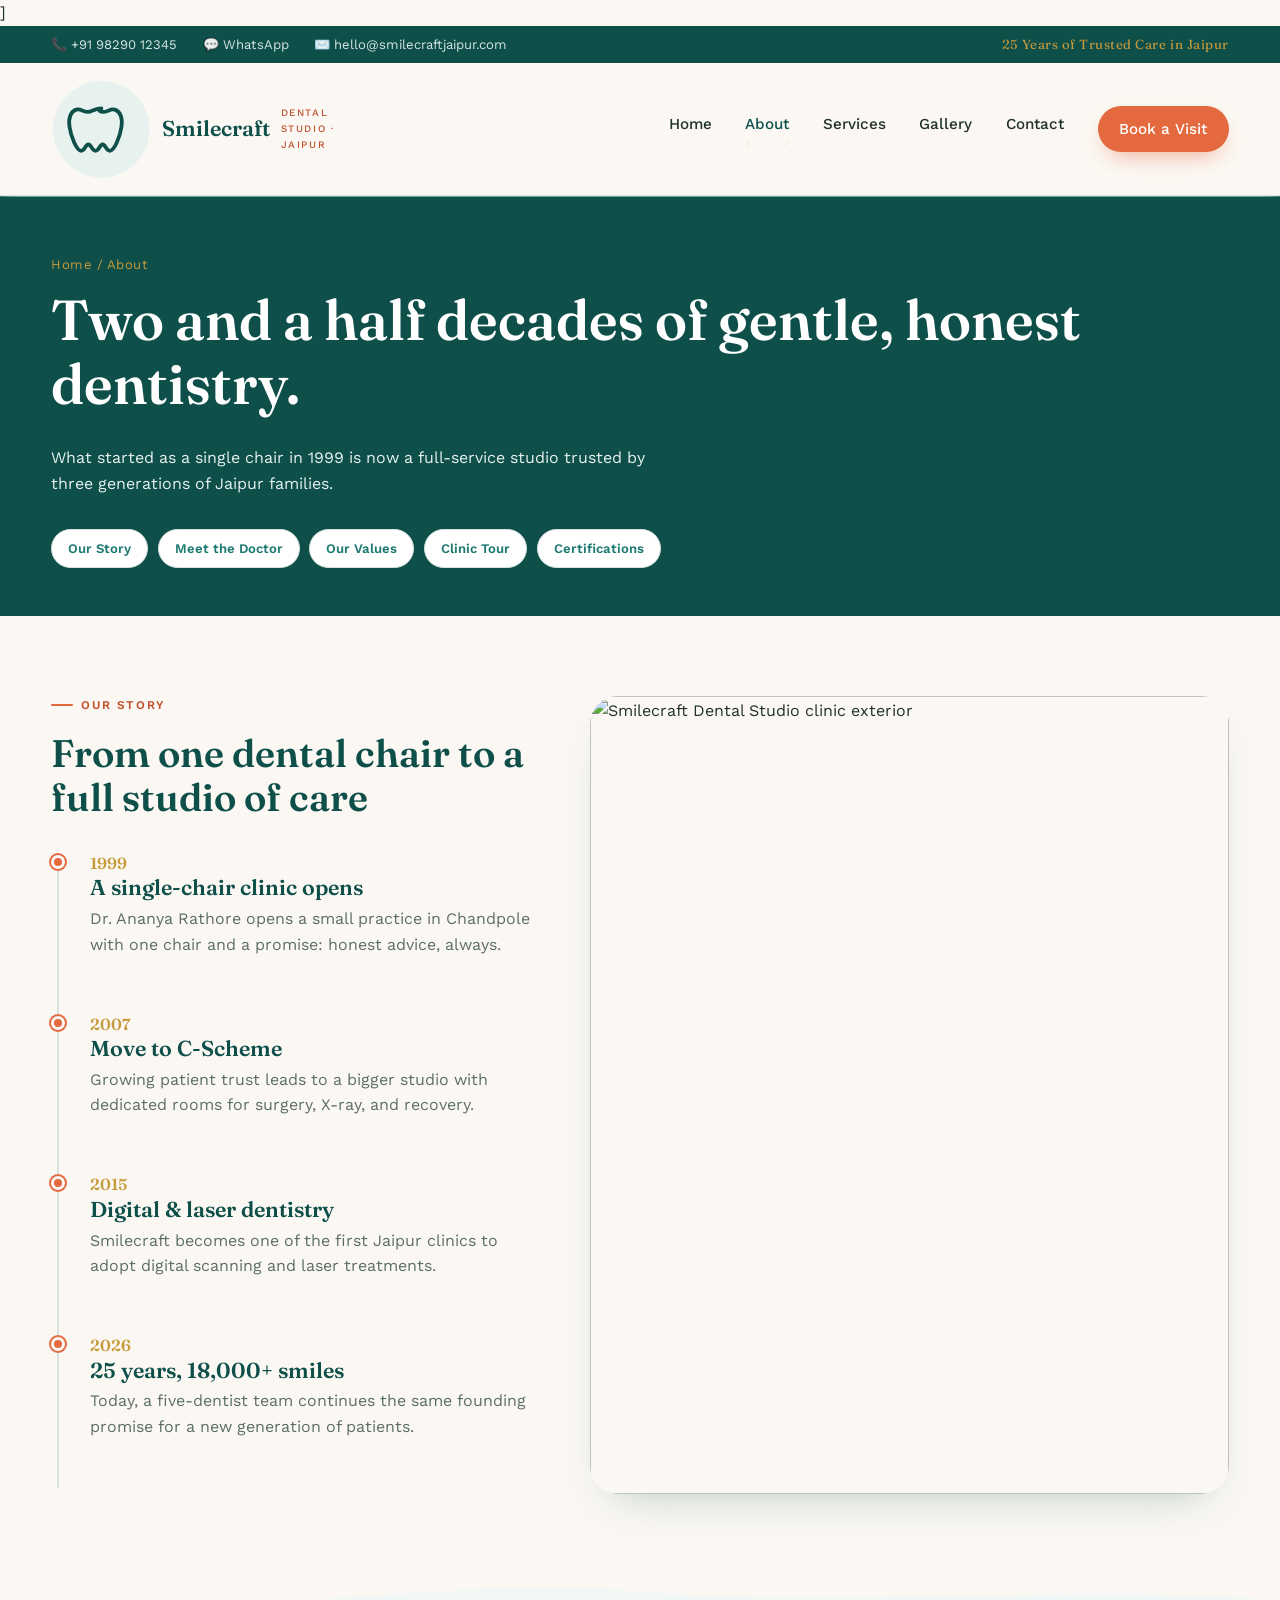
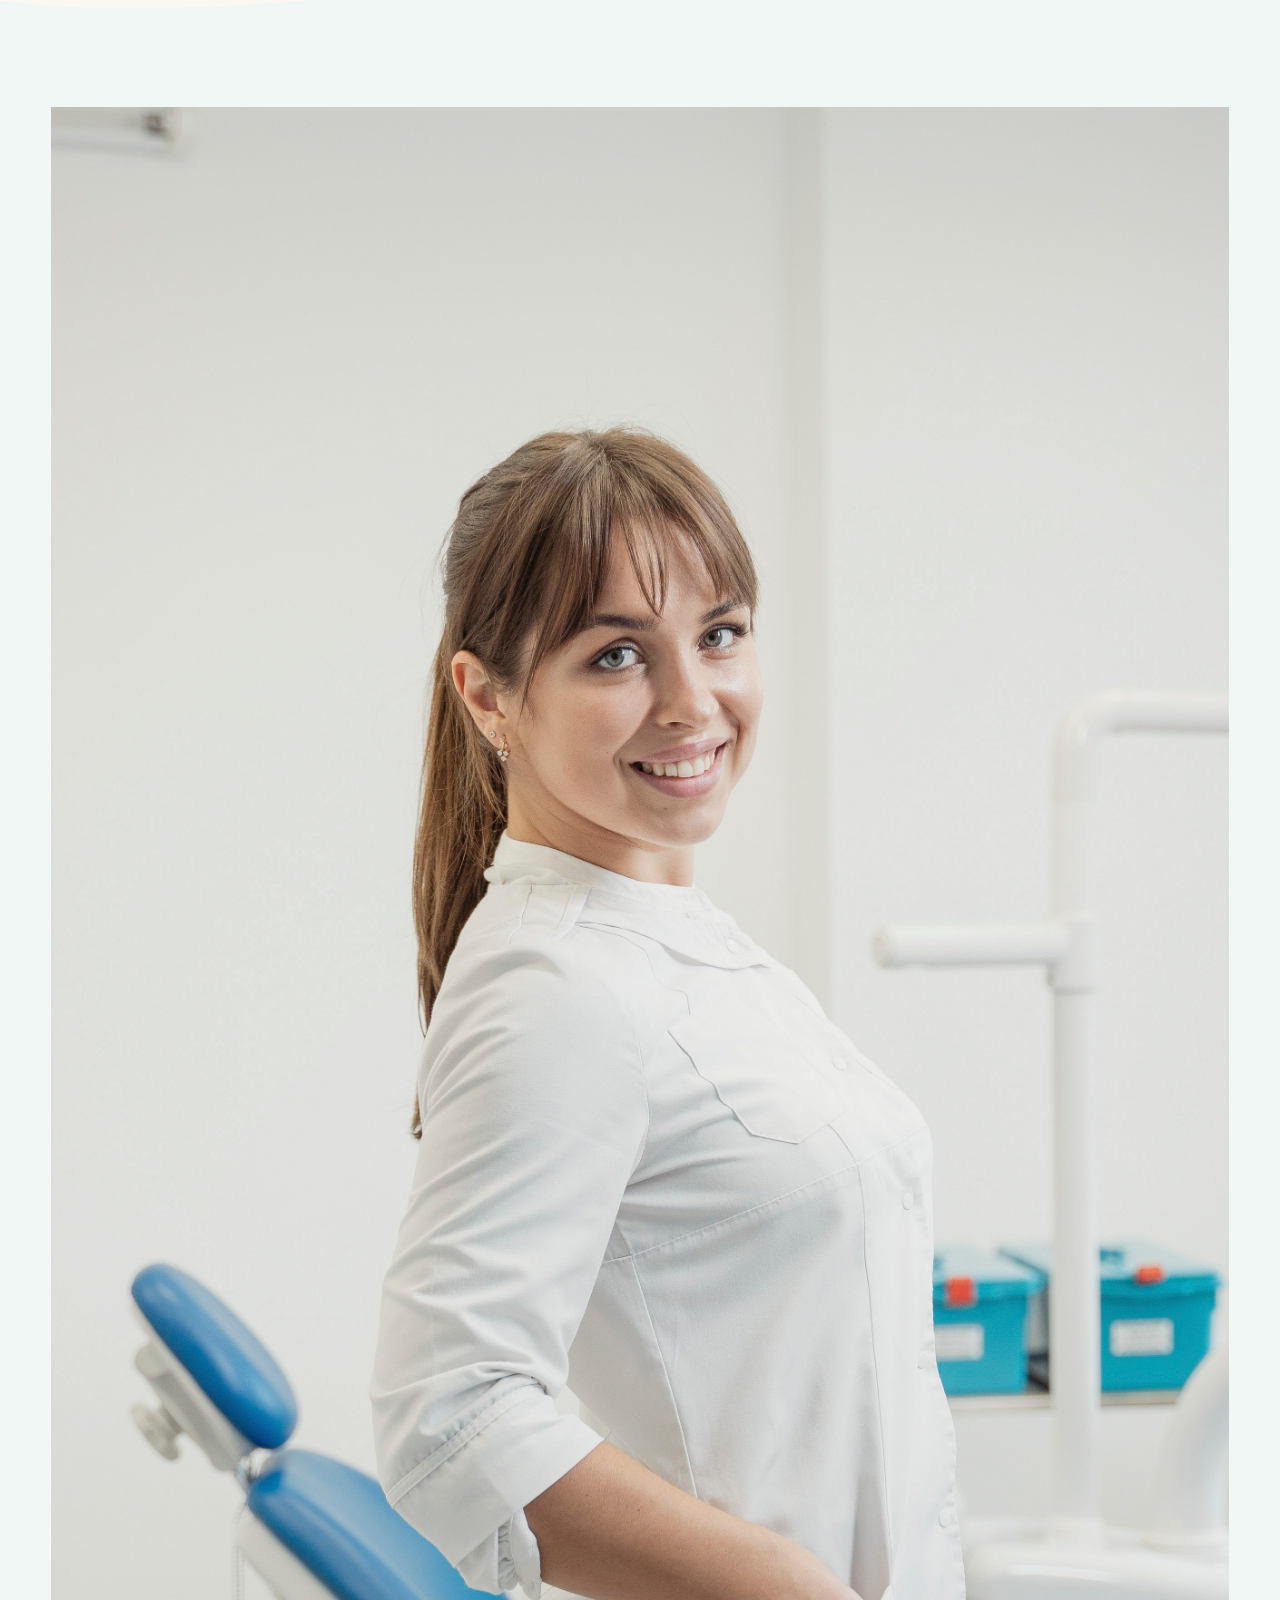
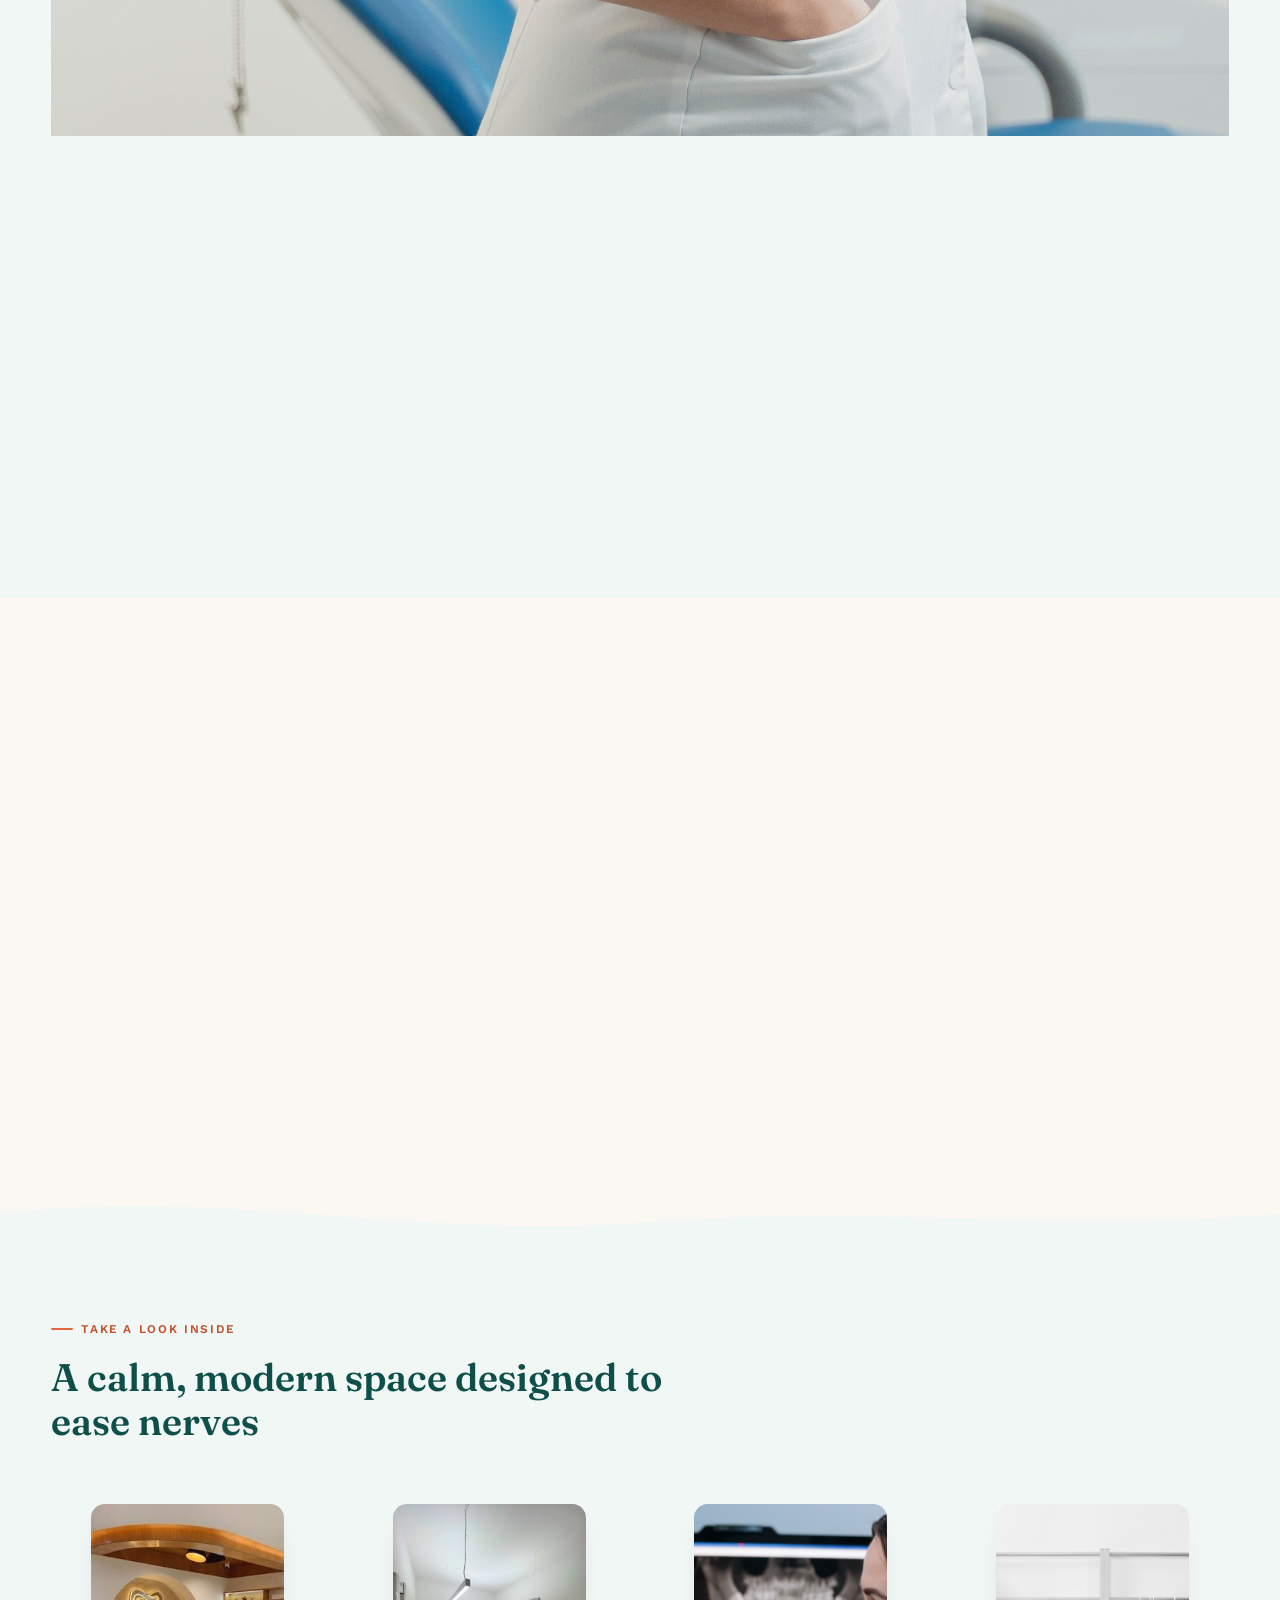
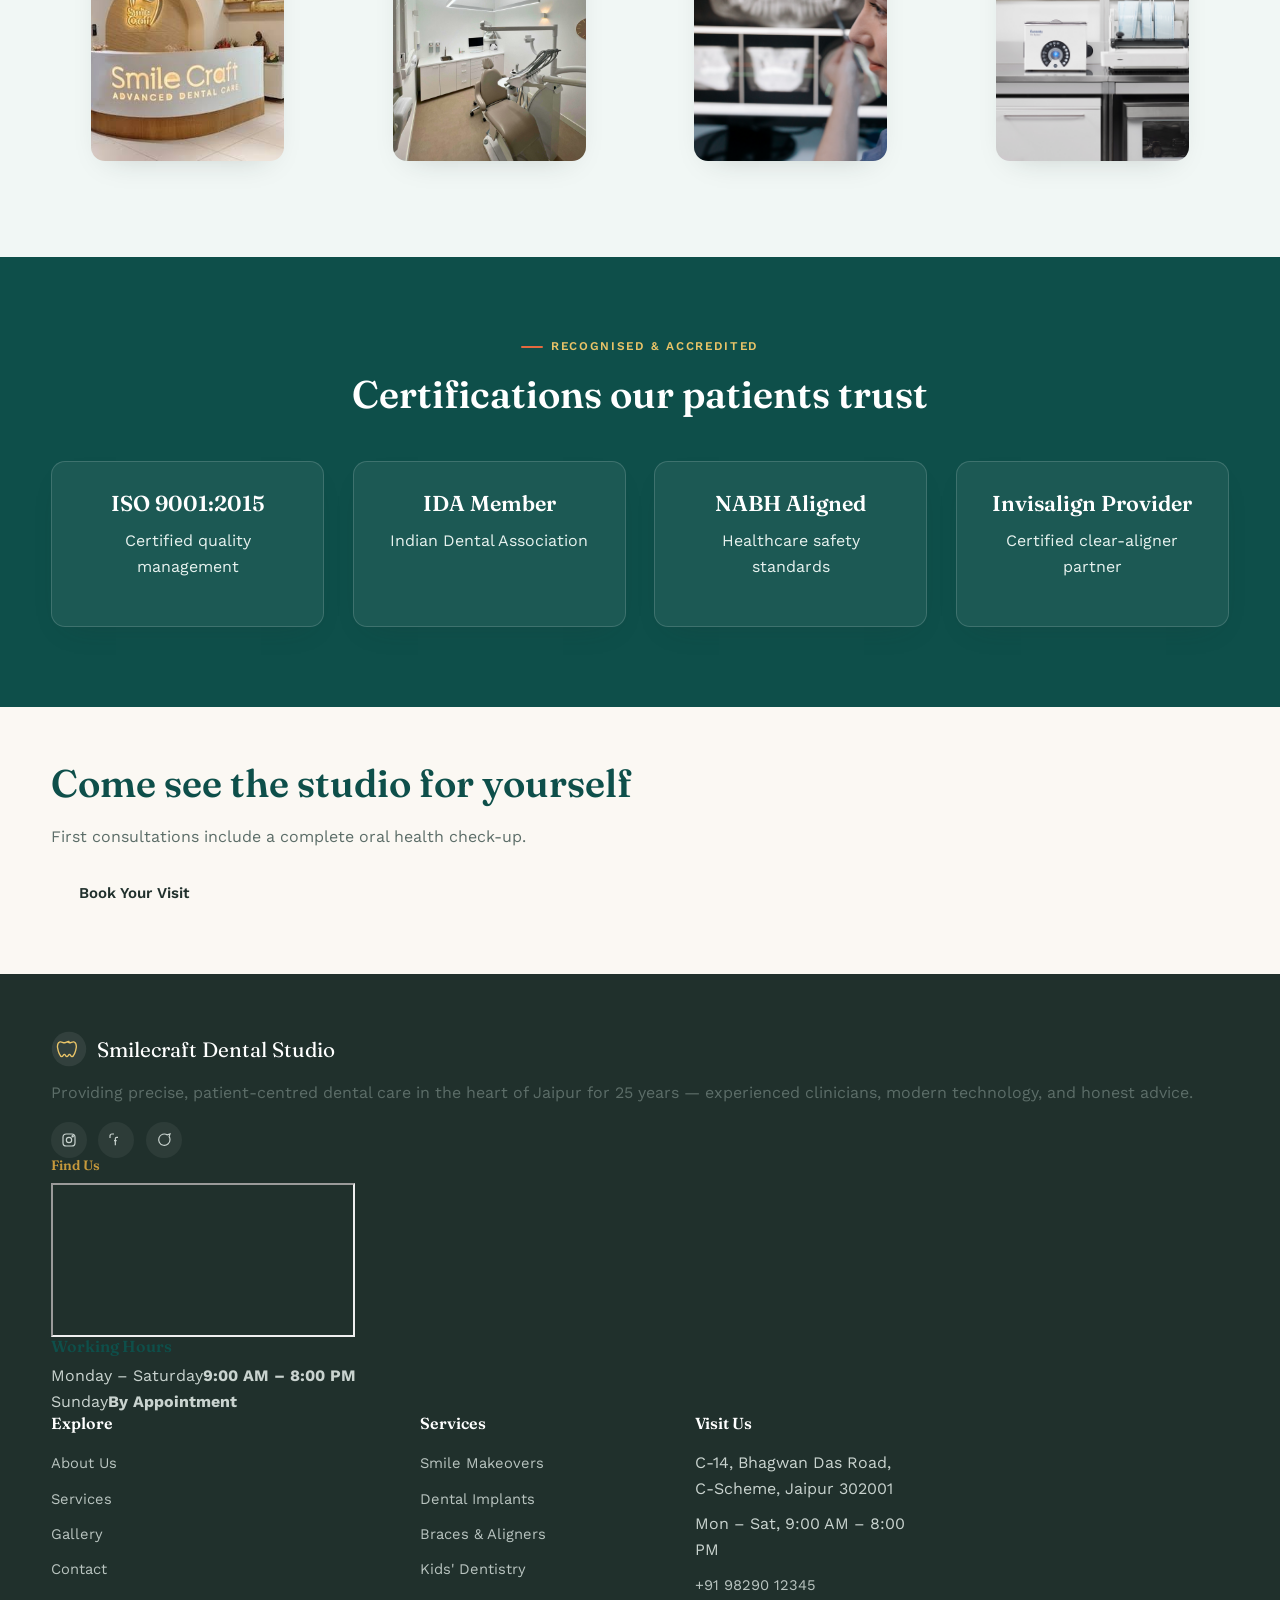
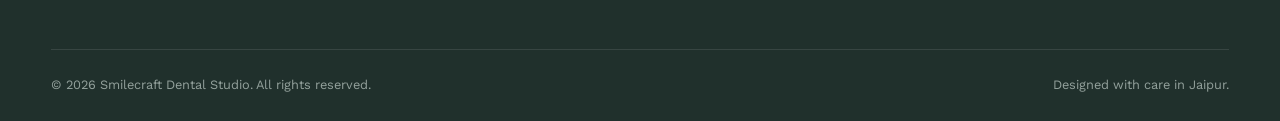
==== commit 0b2ae0c1: "Update about.html" ====
--- a/about.html
+++ b/about.html
@@ -111,7 +111,7 @@
   <section class="section section-alt" id="doctor">
     <div class="container doctor-section">
       <div class="doctor-media reveal">
-        <img src="images/meetthedoctor.jpg" alt="Dr. Ananya Rathore" />
+        <img src="meetthedoctor.jpg" alt="Dr. Ananya Rathore" />
       </div>
       <div class="reveal">
         <div class="eyebrow">Meet the founder</div>
@@ -167,19 +167,19 @@
       </div>
       <div class="grid grid-4">
         <figure class="photo-card reveal" style="aspect-ratio:3/4;">
-          <img src="images/gallery1.jpeg" alt="Smilecraft reception area" />
+          <img src="gallery1.jpeg" alt="Smilecraft reception area" />
           <figcaption>Reception &amp; waiting lounge</figcaption>
         </figure>
         <figure class="photo-card reveal" style="aspect-ratio:3/4;">
-          <img src="images/gallery2.jpg" alt="Dental treatment chair" />
+          <img src="gallery2.jpg" alt="Dental treatment chair" />
           <figcaption>Treatment room 1</figcaption>
         </figure>
         <figure class="photo-card reveal" style="aspect-ratio:3/4;">
-          <img src="images/gallery4.jpg" alt="Digital X-ray room" />
+          <img src="gallery4.jpg" alt="Digital X-ray room" />
           <figcaption>Digital imaging suite</figcaption>
         </figure>
         <figure class="photo-card reveal" style="aspect-ratio:3/4;">
-          <img src="images/gallery6.jpg" alt="Sterilisation room" />
+          <img src="gallery6.jpg" alt="Sterilisation room" />
           <figcaption>Sterilisation room</figcaption>
         </figure>
       </div>
@@ -295,4 +295,4 @@
   <button class="to-top" aria-label="Back to top">↑</button>
   <script src="script.js"></script>
 </body>
-</html>+</html>
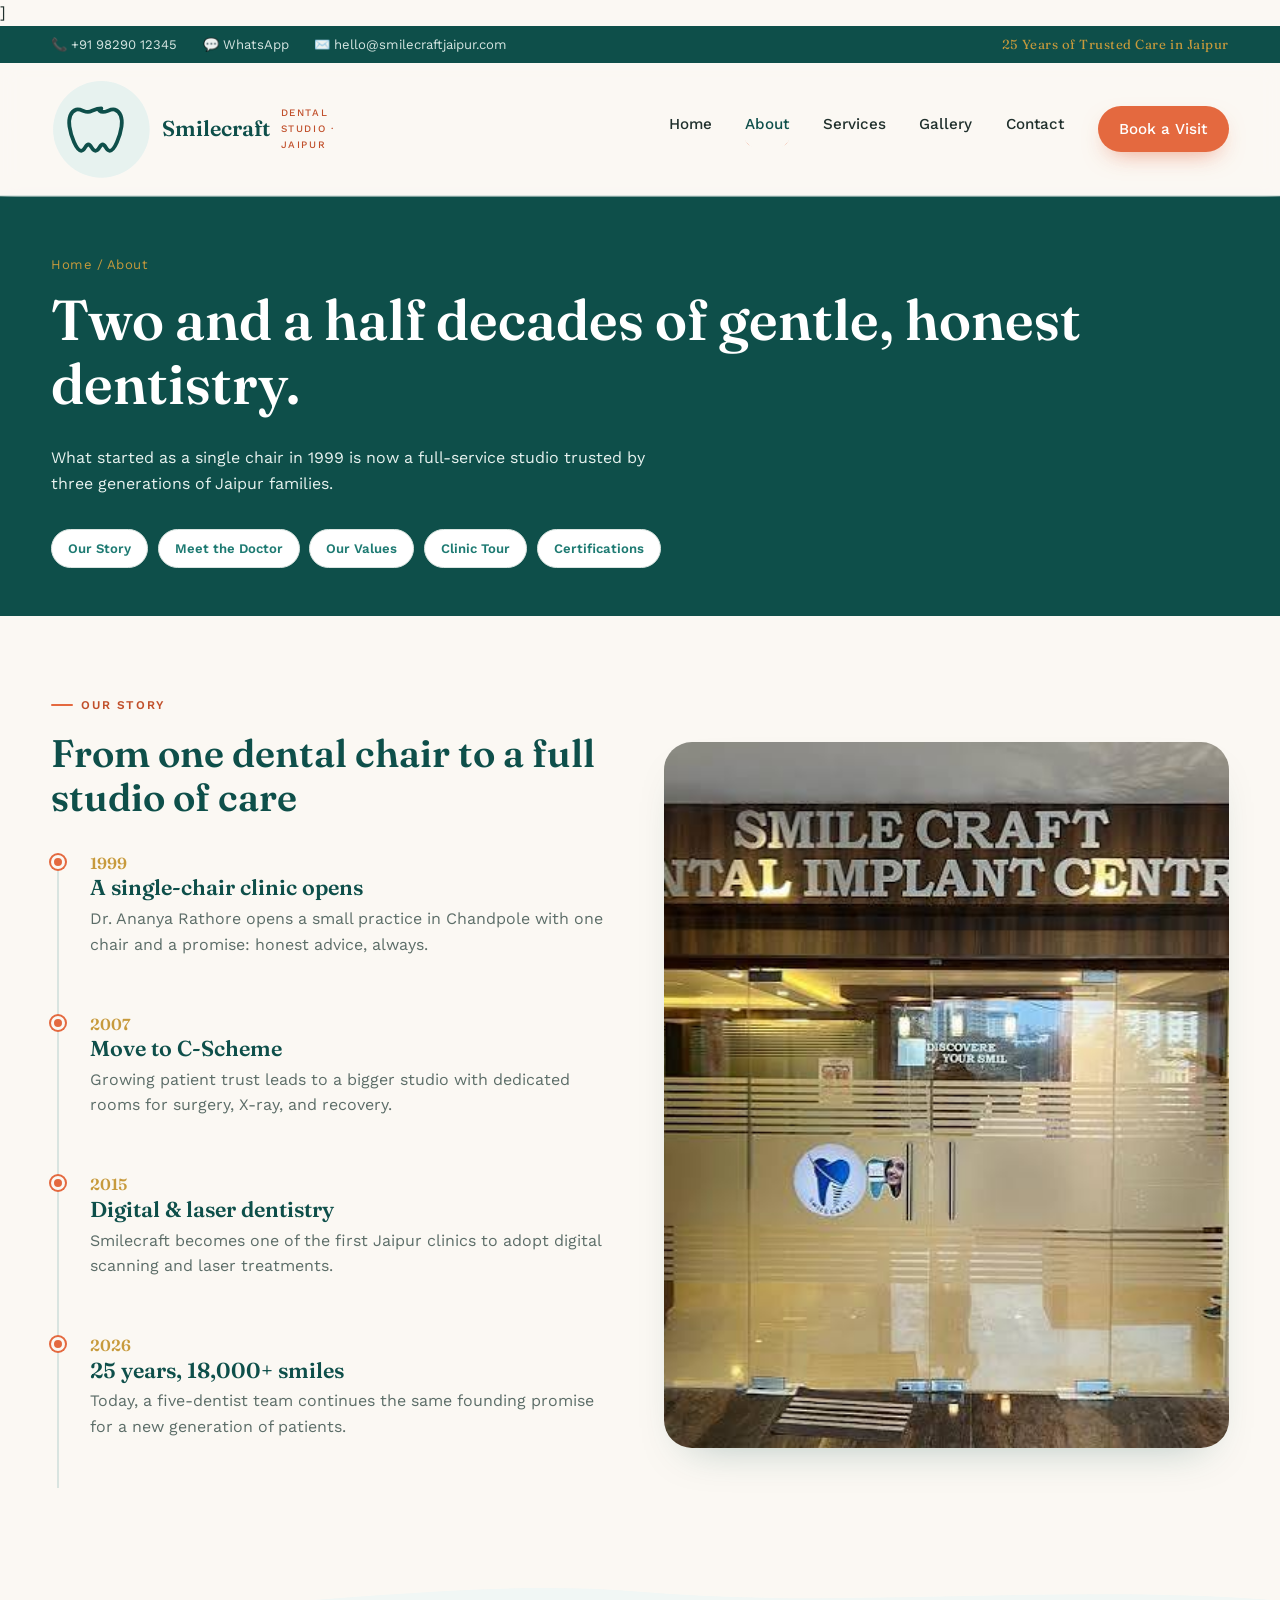
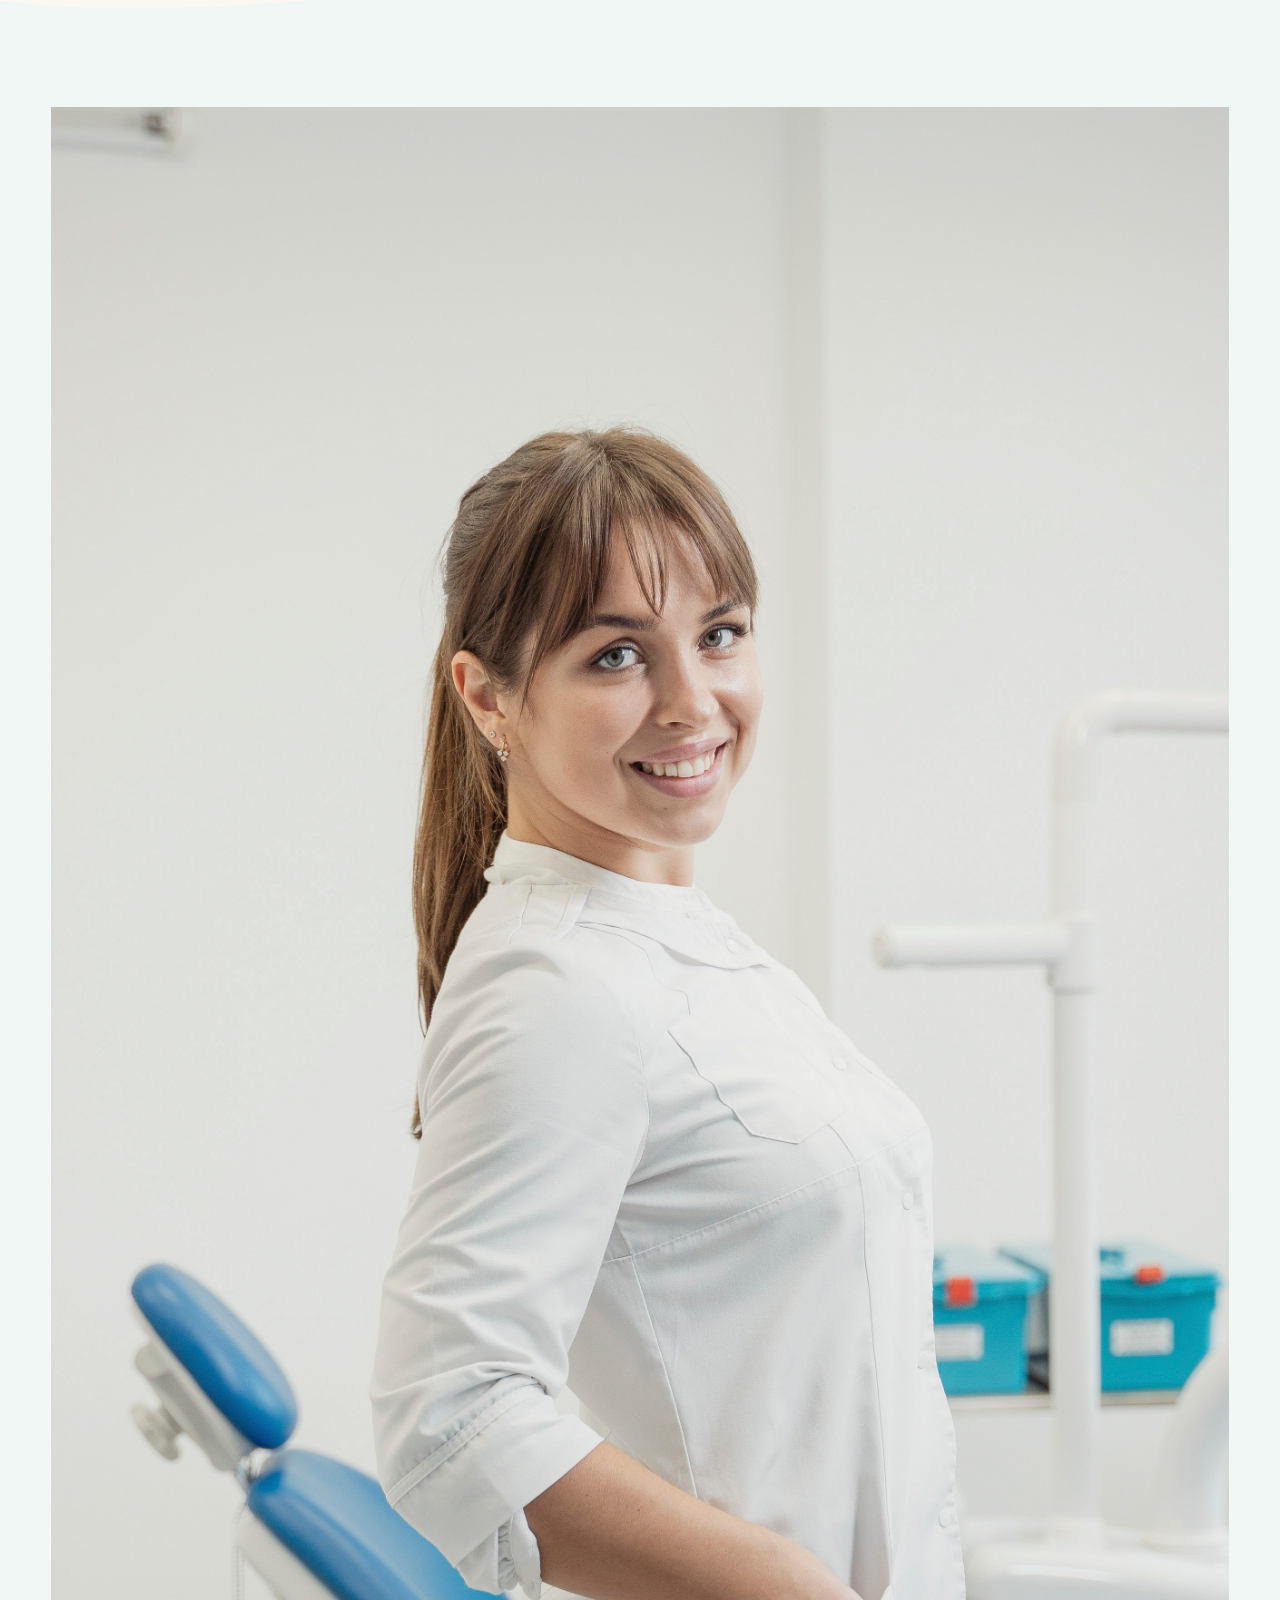
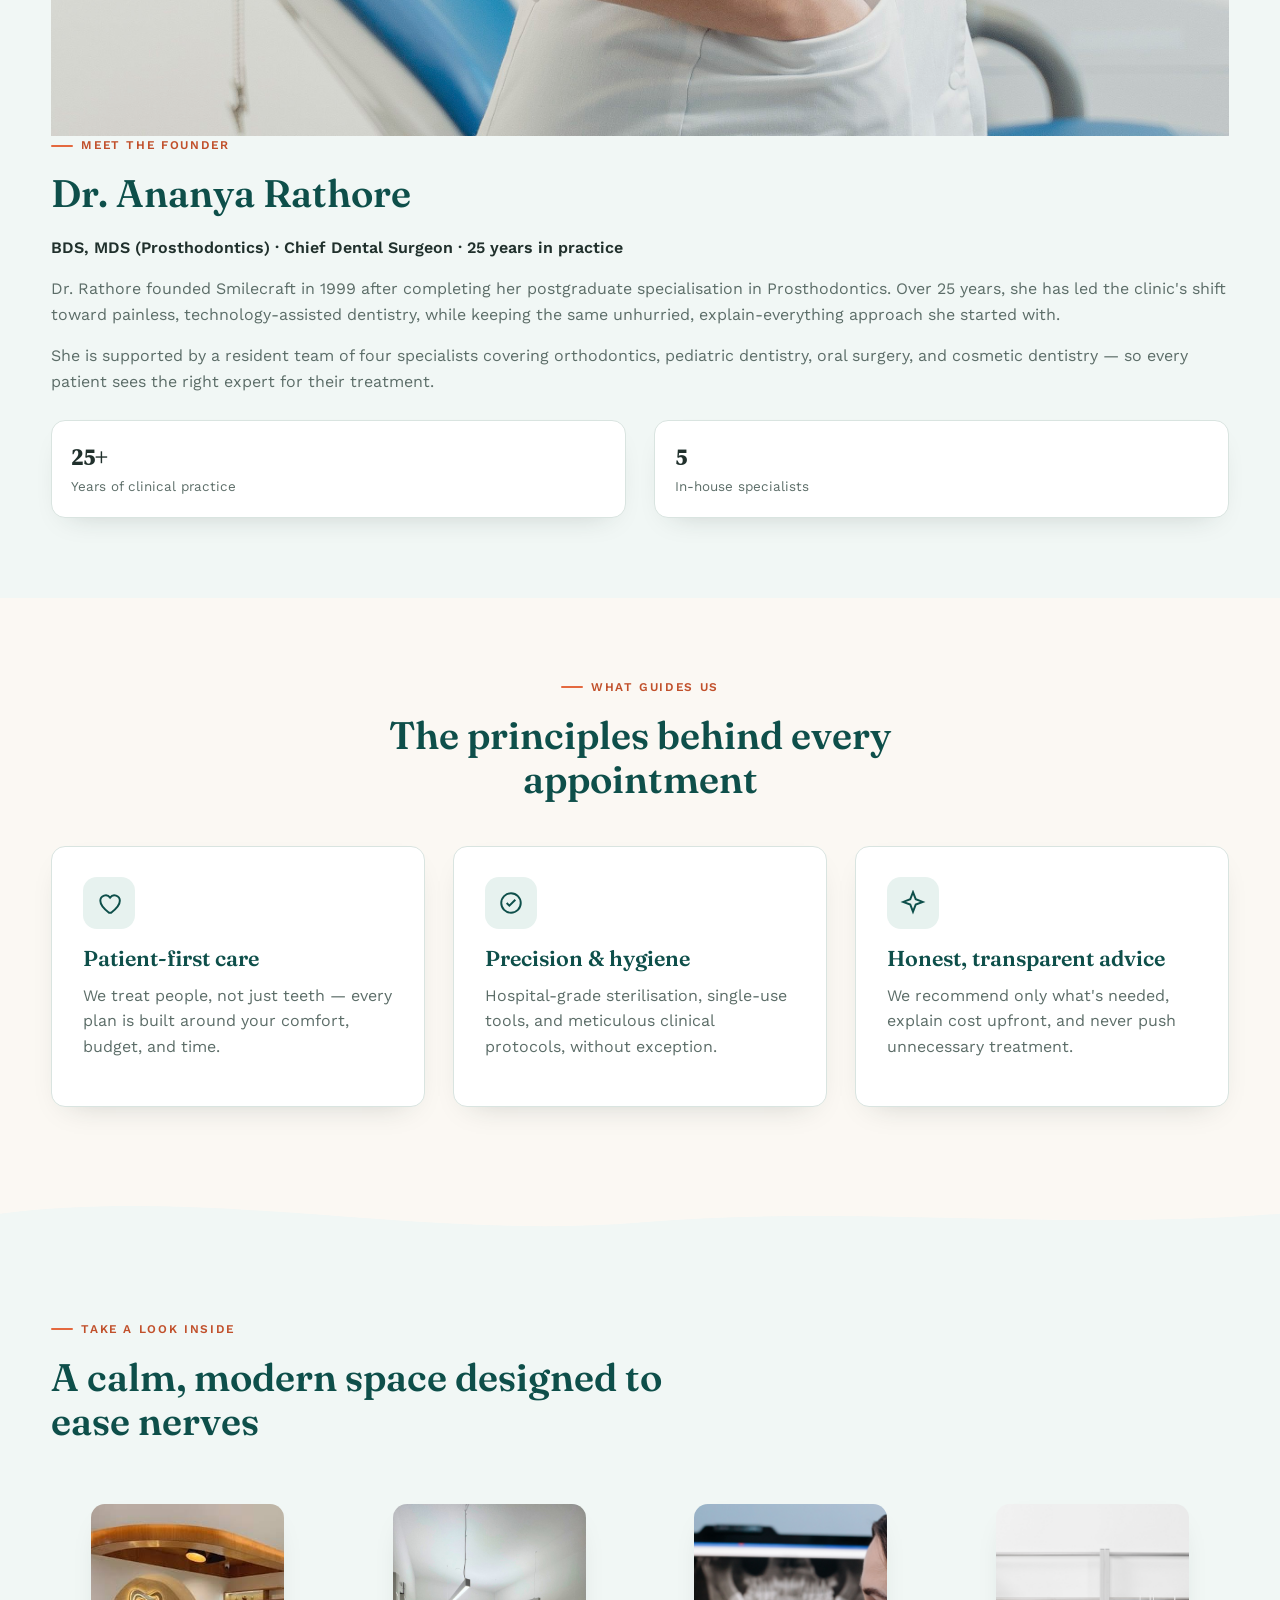
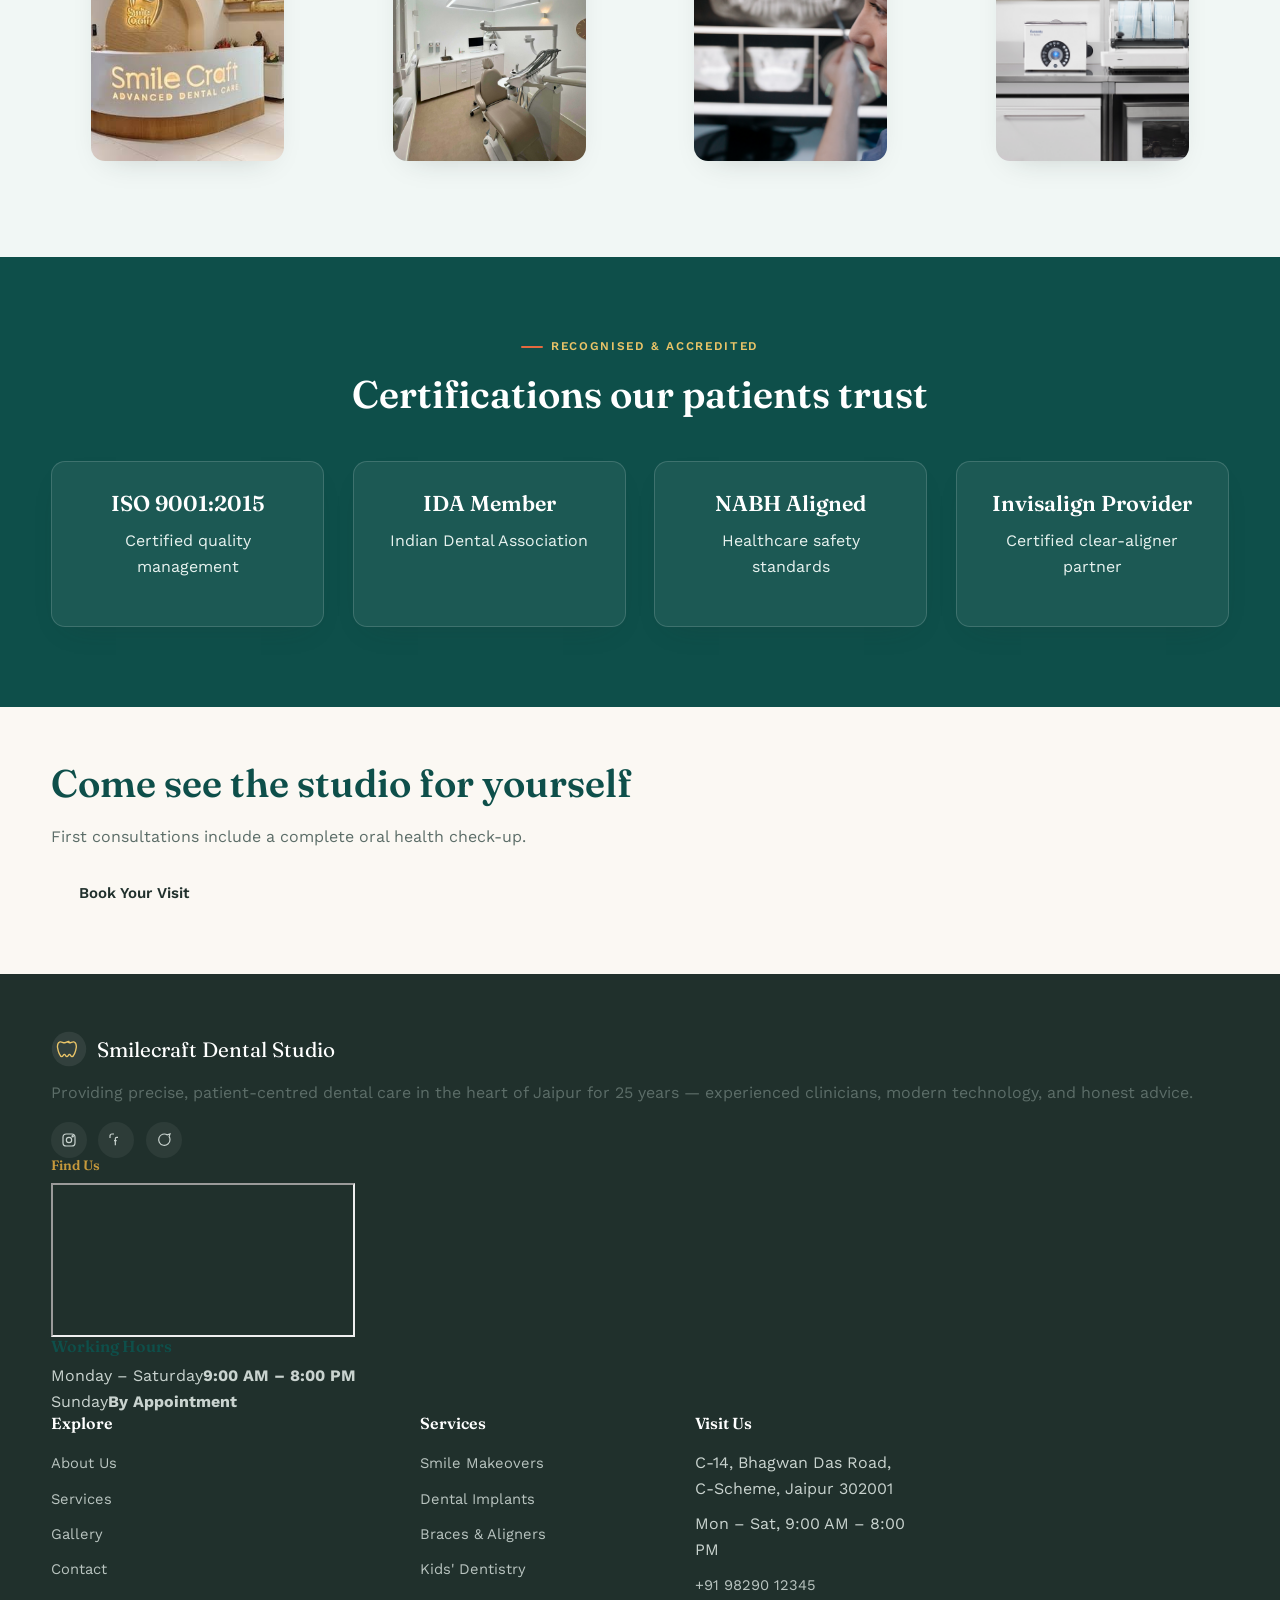
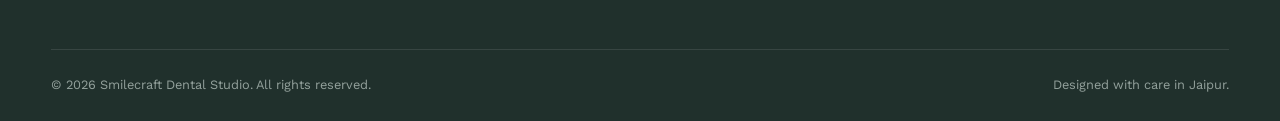
==== commit 6de6de6a: "Update about.html" ====
--- a/about.html
+++ b/about.html
@@ -97,7 +97,7 @@
           </div>
         </div>
         <div class="reveal">
-          <img src="images/gallery8.jpeg" alt="Smilecraft Dental Studio clinic exterior" style="border-radius: var(--radius-lg); box-shadow: var(--shadow-soft); width:100%; aspect-ratio:4/5; object-fit:cover;" />
+          <img src="gallery8.jpeg" alt="Smilecraft Dental Studio clinic exterior" style="border-radius: var(--radius-lg); box-shadow: var(--shadow-soft); width:100%; aspect-ratio:4/5; object-fit:cover;" />
         </div>
       </div>
     </div>
